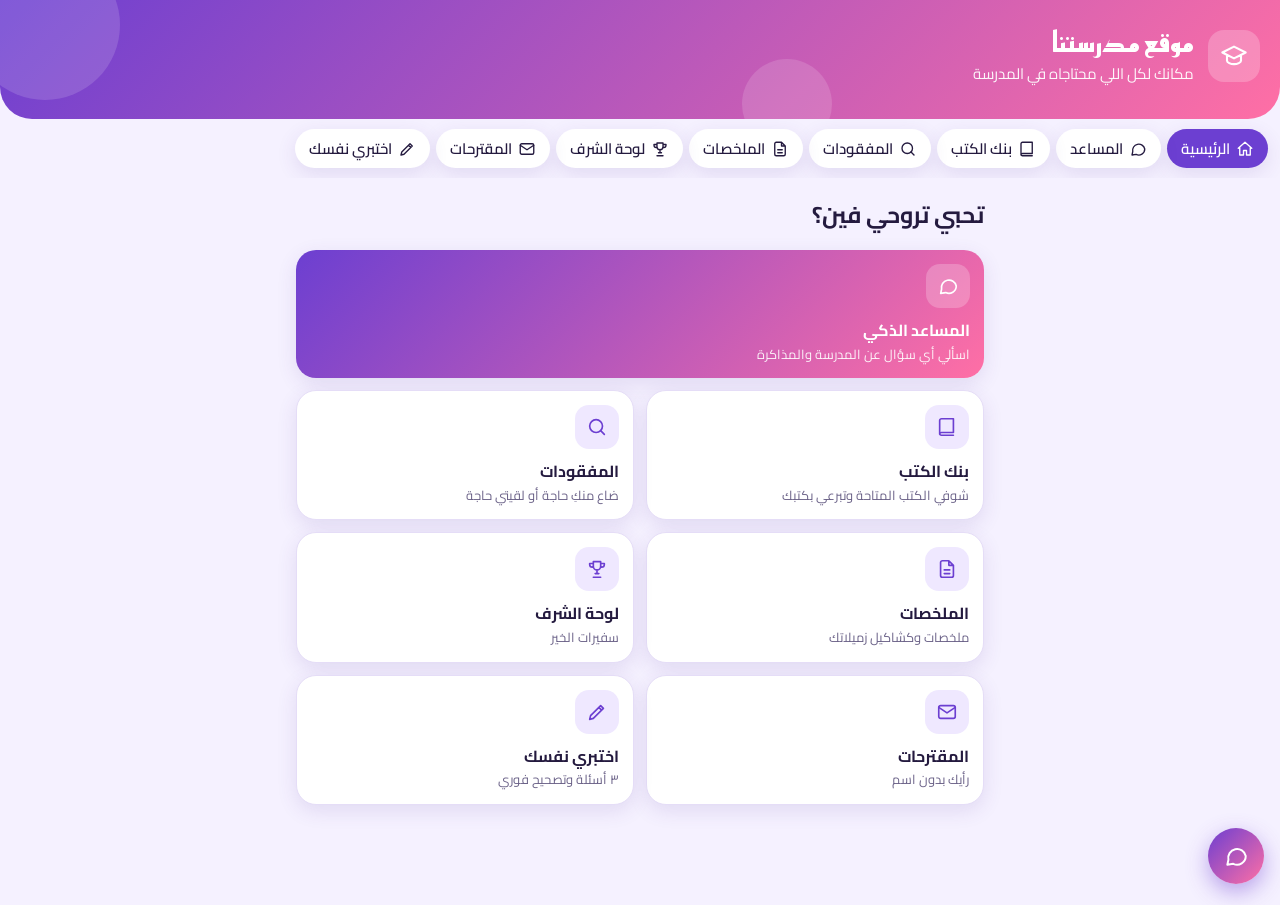
==== index.html @ 3ace4af3 "Add files via upload" ====
<!DOCTYPE html>
<html lang="ar" dir="rtl">
<head>
<meta charset="utf-8">
<meta name="viewport" content="width=device-width, initial-scale=1, viewport-fit=cover">
<title>موقع مدرستنا</title>
<link rel="stylesheet" href="https://fonts.googleapis.com/css2?family=Cairo:wght@400;600;800&family=Reem+Kufi:wght@600&display=swap">
<style>
:root{--bg:#f5f1ff;--surface:#fff;--ink:#241a3f;--muted:#6b6288;--p:#6c3fd1;--p2:#ff6fa5;--gold:#ffc94d;--mint:#18b394;--bad:#d4473a;--line:#e5ddf7;--soft:#efe8ff;--sh:0 6px 20px rgba(80,50,150,.12)}
@media (prefers-color-scheme:dark){:root{--bg:#150f27;--surface:#211a3b;--ink:#f1edfc;--muted:#a9a1c8;--p:#a88bff;--p2:#ff8dba;--line:#382e5a;--soft:#2d2350;--mint:#4fd6b6;--bad:#ff8b78;--sh:0 6px 20px rgba(0,0,0,.35)}}
*{box-sizing:border-box}
html{scroll-padding-top:env(safe-area-inset-top,0px)}
body{margin:0;background:var(--bg);color:var(--ink);font:16px/1.8 "Cairo",Tahoma,Arial,sans-serif;padding-top:env(safe-area-inset-top,0px);padding-bottom:env(safe-area-inset-bottom,0px)}
.ic{width:22px;height:22px;fill:none;stroke:currentColor;stroke-width:1.8;stroke-linecap:round;stroke-linejoin:round;flex:none}
.hero{position:relative;overflow:hidden;background:linear-gradient(135deg,var(--p),var(--p2));color:#fff;padding:24px 20px 32px;border-radius:0 0 32px 32px;display:flex;align-items:center;gap:14px}
.logo{width:52px;height:52px;border-radius:16px;background:rgba(255,255,255,.22);display:grid;place-items:center;flex:none;position:relative}
.logo .ic{width:28px;height:28px}
.hero h1{font:600 28px/1.3 "Reem Kufi","Cairo",sans-serif;margin:0;position:relative}
.hero p{margin:0;opacity:.95;position:relative;font-size:15px}
.blob{position:absolute;border-radius:50%;background:rgba(255,255,255,.14);animation:fl 9s ease-in-out infinite}
.b1{width:150px;height:150px;top:-50px;left:-30px}.b2{width:90px;height:90px;bottom:-30px;right:35%;animation-delay:-4s}
@keyframes fl{50%{transform:translateY(16px) scale(1.08)}}
nav{position:sticky;top:env(safe-area-inset-top,0px);z-index:5;display:flex;gap:6px;overflow-x:auto;padding:10px 12px;background:var(--bg)}
nav a{flex:none;display:flex;align-items:center;gap:6px;padding:6px 14px;border-radius:999px;background:var(--surface);color:var(--ink);text-decoration:none;font-weight:600;font-size:15px;box-shadow:var(--sh)}
nav a .ic{width:18px;height:18px}
nav a.on{background:var(--p);color:var(--surface)}
a:focus-visible,button:focus-visible,input:focus-visible,textarea:focus-visible,select:focus-visible{outline:3px solid var(--gold);outline-offset:2px}
main{max-width:720px;margin:auto;padding:6px 16px 100px}
h2{font-size:23px;margin:10px 0 0}.sub{color:var(--muted);margin:0 0 8px}
.card{background:var(--surface);border-radius:20px;padding:14px 16px;margin:12px 0;box-shadow:var(--sh);border:1px solid var(--line);display:flex;align-items:center;justify-content:space-between;gap:10px;animation:up .45s both}
.card.col{display:block}
@keyframes up{from{opacity:0;transform:translateY(12px)}}
.card:nth-child(2){animation-delay:.05s}.card:nth-child(3){animation-delay:.1s}.card:nth-child(4){animation-delay:.15s}.card:nth-child(n+5){animation-delay:.2s}
.t{font-weight:800}.m{color:var(--muted);font-size:14px}
.btn{font:inherit;font-weight:700;border:0;border-radius:14px;padding:8px 16px;background:linear-gradient(135deg,var(--p),var(--p2));color:#fff;cursor:pointer;text-decoration:none;display:inline-flex;align-items:center;gap:6px;white-space:nowrap}
.btn:active{transform:scale(.95)}.btn.alt{background:none;color:var(--p);border:1.5px solid var(--p)}
.cnt{display:inline-block;background:var(--mint);color:#06281f;border-radius:999px;padding:0 12px;font-weight:800;font-size:13px}
.grid{display:grid;grid-template-columns:1fr 1fr;gap:12px;margin-top:14px}
.tile{display:block;text-decoration:none;color:var(--ink);background:var(--surface);border-radius:20px;padding:14px;box-shadow:var(--sh);border:1px solid var(--line);animation:up .5s both}
.tile .bx{width:44px;height:44px;border-radius:14px;background:var(--soft);color:var(--p);display:grid;place-items:center;margin-bottom:8px}
.tile b{display:block}.tile span{color:var(--muted);font-size:13px;line-height:1.5;display:block}
.tile.wide{grid-column:1/-1;background:linear-gradient(135deg,var(--p),var(--p2));color:#fff;border:0}
.tile.wide .bx{background:rgba(255,255,255,.22);color:#fff}.tile.wide span{color:#fff;opacity:.92}
input,textarea,select{font:inherit;width:100%;padding:10px 12px;border:1.5px solid var(--line);border-radius:14px;background:var(--bg);color:var(--ink);margin:4px 0 10px}
label{font-weight:600;font-size:15px}
.rank{width:38px;height:38px;border-radius:50%;background:var(--gold);color:#2a1f08;display:grid;place-items:center;font-weight:800;flex:none}
.rk{display:flex;gap:12px;align-items:center}
.badge{background:var(--gold);color:#2a1f08;border-radius:999px;font-size:12px;padding:1px 10px;font-weight:800;white-space:nowrap}
.opt{display:block;width:100%;text-align:start;font:inherit;background:var(--surface);color:var(--ink);border:2px solid var(--line);border-radius:14px;padding:10px 14px;margin:8px 0;cursor:pointer}
.opt.ok{border-color:var(--mint);background:color-mix(in srgb,var(--mint) 22%,var(--surface))}
.opt.bad{border-color:var(--bad);background:color-mix(in srgb,var(--bad) 20%,var(--surface))}
.note{font-size:14px;color:var(--muted);border-inline-start:4px solid var(--gold);padding:2px 12px;margin:12px 0}
.msg{color:var(--mint);font-weight:700;margin:0}
.empty{text-align:center;color:var(--muted);padding:24px 8px}
.empty .ic{width:36px;height:36px;color:var(--p);opacity:.7}
.chat{display:flex;flex-direction:column;gap:8px;margin:10px 0}
.bub{max-width:85%;padding:9px 14px;border-radius:18px;white-space:pre-wrap;animation:up .3s both}
.bub.bot{background:var(--surface);border:1px solid var(--line);align-self:flex-start;border-end-start-radius:4px}
.bub.me{background:var(--p);color:var(--surface);align-self:flex-end;border-end-end-radius:4px}
.cbar{position:sticky;bottom:calc(env(safe-area-inset-bottom,0px) + 8px);display:flex;gap:8px;background:var(--bg);padding:6px 0}
.cbar input{margin:0;flex:1}.cbar .btn{padding:0 14px}
.fab{position:fixed;inset-inline-start:16px;bottom:calc(env(safe-area-inset-bottom,0px) + 16px);width:56px;height:56px;border-radius:50%;background:linear-gradient(135deg,var(--p),var(--p2));color:#fff;display:grid;place-items:center;box-shadow:0 8px 22px rgba(108,63,209,.45);text-decoration:none;z-index:6}
.fab .ic{width:26px;height:26px}
.chips{display:flex;flex-wrap:wrap;gap:8px;margin:6px 0 10px}
.chip{font:inherit;font-size:14px;font-weight:600;background:var(--surface);color:var(--p);border:1.5px solid var(--p);border-radius:999px;padding:3px 14px;cursor:pointer}
@media (prefers-reduced-motion:reduce){*{animation:none!important}}
</style>
</head>
<body>
<svg width="0" height="0" style="position:absolute" aria-hidden="true">
<symbol id="i-home" viewBox="0 0 24 24"><path d="M3 11l9-8 9 8M5 10v10h5v-6h4v6h5V10"/></symbol>
<symbol id="i-book" viewBox="0 0 24 24"><path d="M4 19.5V5a2 2 0 012-2h13v15H6a2 2 0 00-2 2zm0 0A2 2 0 006 21h13"/></symbol>
<symbol id="i-search" viewBox="0 0 24 24"><circle cx="11" cy="11" r="7"/><path d="M20 20l-4-4"/></symbol>
<symbol id="i-file" viewBox="0 0 24 24"><path d="M14 3H7a2 2 0 00-2 2v14a2 2 0 002 2h10a2 2 0 002-2V8zM14 3v5h5M9 13h6M9 17h6"/></symbol>
<symbol id="i-trophy" viewBox="0 0 24 24"><path d="M8 4h8v5a4 4 0 01-8 0zM8 6H4v1a3 3 0 003 3M16 6h4v1a3 3 0 01-3 3M12 13v4M8 21h8M10 17h4"/></symbol>
<symbol id="i-mail" viewBox="0 0 24 24"><rect x="3" y="5" width="18" height="14" rx="2"/><path d="M3 7l9 6 9-6"/></symbol>
<symbol id="i-pencil" viewBox="0 0 24 24"><path d="M4 20l1-4L16 5l3 3L8 19zM14 7l3 3"/></symbol>
<symbol id="i-chat" viewBox="0 0 24 24"><path d="M21 12a8 8 0 01-11.5 7.2L4 20l1-4.5A8 8 0 1121 12z"/></symbol>
<symbol id="i-send" viewBox="0 0 24 24"><path d="M22 2L11 13M22 2l-7 20-4-9-9-4z"/></symbol>
<symbol id="i-cap" viewBox="0 0 24 24"><path d="M2 9l10-5 10 5-10 5zM6 11.5V16c0 1.5 3 3 6 3s6-1.5 6-3v-4.5"/></symbol>
</svg>
<div class="hero"><div class="blob b1"></div><div class="blob b2"></div>
<div class="logo"><svg class="ic"><use href="#i-cap"/></svg></div>
<div><h1>موقع مدرستنا</h1><p>مكانك لكل اللي محتاجاه في المدرسة</p></div></div>
<nav id="nav"></nav>
<main id="app"></main>
<a class="fab" id="fab" href="#chat" aria-label="المساعد الذكي"><svg class="ic"><use href="#i-chat"/></svg></a>
<script>
var KARIMA="201020956352";                          // رقم مس كريمة بصيغة دولية بدون +
var API="https://sheetdb.io/api/v1/l5bu05bnss7oe";  // رابط SheetDB
var CHAT_API="https://rapid-wildflower-d6e4.msrybsmlh.workers.dev";                                    // رابط الـ Worker بتاع Gemini (شوفي الملف gemini-worker.js)
var pages=[["home","الرئيسية","home"],["chat","المساعد","chat"],["books","بنك الكتب","book"],["lost-found","المفقودات","search"],["study-share","الملخصات","file"],["leaderboard","لوحة الشرف","trophy"],["suggestions","المقترحات","mail"],["quiz","اختبري نفسك","pencil"]];
var quizzes={"عربي":[["الفاعل يكون مرفوعاً بـ:",["الضمة","الفتحة","الكسرة"],0],["جمع كلمة «كتاب»:",["كتابات","كتب","كاتبون"],1],["عكس كلمة «كريم»:",["شجاع","ذكي","بخيل"],2]],
"إنجليزي":[["She ___ to school every day.",["go","goes","going"],1],["Plural of child:",["childs","children","childes"],1],["Past of write:",["wrote","writed","written"],0]],
"رياضيات":[["٧ × ٨ =",["٥٤","٥٦","٥٨"],1],["٢٥٪ من ٨٠ =",["١٥","٢٠","٢٥"],1],["محيط مربع ضلعه ٦ سم:",["١٢","٢٤","٣٦"],1]]};
var FAQ={
"عن المدرسة":[["مين مديرة المدرسة؟","مديرة المدرسة هي مس مروة أمين."],["مين وكيلة المدرسة؟","وكيلة المدرسة هي مس أسماء يحيي."],["المدرسة فين؟","مدرسة دكتور أحمد زويل في الحي 15 بمدينة العاشر من رمضان."],["فين معمل الكمبيوتر والمكتبة؟","معمل الكمبيوتر والمكتبة في الطابق الثاني."],["مين مس كريمة؟","مس كريمة هي اللي بتنسّق استلام وتسليم الكتب الخارجية والمفقودات على واتساب، وبسرية تامة."],["مواعيد الامتحانات إمتى؟","معنديش جدول الامتحانات. راجعي لوحة إعلانات المدرسة أو اسألي المعلمة."]],
"المذاكرة":[["إزاي أنظم وقتي؟","قسّمي يومك لفترات: ٤٥ دقيقة مذاكرة و١٠ دقايق راحة. ابدأي بالمادة الأصعب وإنتي نشيطة، واكتبي جدول أسبوعي بسيط فيه وقت للراحة والنوم."],["إزاي أذاكر للامتحان؟","راجعي الملخصات بدل ما تقري المنهج كله من الأول، وحلّي أسئلة وامتحانات السنين اللي فاتت. اختبري نفسك من صفحة «اختبري نفسك» في الموقع، وقبل الامتحان نامي كويس."],["إزاي أركز وأنا بذاكر؟","ذاكري في مكان هادي وسيبي الموبايل بعيد. اشتغلي ٢٥ دقيقة وريّحي ٥ دقايق، واشربي مياه."],["محتاجة ملخصات","روحي لصفحة «الملخصات» في الموقع، هتلاقي ملخصات زميلاتك، وتقدري تنشري ملخصك كمان."]],
"عن الموقع":[["إزاي أطلب كتاب خارجي؟","روحي لصفحة «بنك الكتب» واضغطي «طلب الكتاب» جنب الكتاب. هيفتح واتساب مع مس كريمة بسرية تامة وبدون أي إحراج."],["إزاي أتبرع بكتاب؟","في صفحة «بنك الكتب» املي بيانات الكتاب واضغطي «أتبرع بالكتاب». ولو كتبتي اسمك الأول هتظهري في لوحة الشرف."],["ضاع مني حاجة أعمل إيه؟","روحي لصفحة «المفقودات» وسجّلي وصف الشيء. ومس كريمة هتساعدك في استلامه."],["إزاي أبعت اقتراح بدون اسم؟","من صفحة «المقترحات» اكتبي رسالتك واضغطي إرسال. اسمك مش بيتسجل خالص."]]
};
var chatHist=[];

function ic(n){return '<svg class="ic"><use href="#i-'+n+'"/></svg>'}
function esc(s){var d=document.createElement("div");d.textContent=s==null?"":s;return d.innerHTML}
function wa(t){return "https://wa.me/"+KARIMA+"?text="+encodeURIComponent(t)}
function get(s){return fetch(API+"?sheet="+s).then(function(r){if(!r.ok)throw 0;return r.json()})}
function post(s,row){return fetch(API+"?sheet="+s,{method:"POST",headers:{"Content-Type":"application/json"},body:JSON.stringify({data:[row]})}).then(function(r){if(!r.ok)throw 0})}
function today(){return new Date().toISOString().slice(0,10)}
function app(h){document.getElementById("app").innerHTML=h}
function $(i){return document.getElementById(i)}
function empty(i,t){return '<div class="empty">'+ic(i)+'<p>'+t+'</p></div>'}
var err='<p class="note">مش قادرة أوصل لجدول البيانات دلوقتي. اتأكدي إن الموقع مرفوع على استضافة وإن الإنترنت شغال.</p>';

var V={
home:function(){var d={chat:"اسألي أي سؤال عن المدرسة والمذاكرة","books":"شوفي الكتب المتاحة وتبرعي بكتبك","lost-found":"ضاع منكِ حاجة أو لقيتي حاجة","study-share":"ملخصات وكشاكيل زميلاتك","leaderboard":"سفيرات الخير","suggestions":"رأيك بدون اسم","quiz":"٣ أسئلة وتصحيح فوري"};
 app('<h2>تحبي تروحي فين؟</h2><div class="grid">'+pages.slice(1).map(function(p,i){return '<a class="tile'+(p[0]==="chat"?' wide':'')+'" style="animation-delay:'+i*.06+'s" href="#'+p[0]+'"><div class="bx">'+ic(p[2])+'</div><b>'+(p[0]==="chat"?"المساعد الذكي":p[1])+'</b><span>'+d[p[0]]+'</span></a>'}).join("")+'</div>')},

chat:function(){
 app('<h2>المساعد الذكي</h2><p class="sub">اختاري موضوع وسؤال وأنا أجاوبك.</p><div class="chat" id="ch"></div><div class="chips" id="cc"></div><div class="cbar"><input id="ci" placeholder="أو اكتبي سؤالك هنا" autocomplete="off"><button class="btn" id="cs" aria-label="إرسال">'+ic("send")+'</button></div>');
 function add(t,w){var b=document.createElement("div");b.className="bub "+w;b.textContent=t;$("ch").appendChild(b);return b}
 function chip(t,f){var c=document.createElement("button");c.className="chip";c.textContent=t;c.onclick=f;$("cc").appendChild(c)}
 function end(){$("cc").scrollIntoView({block:"end"})}
 function menu(){$("cc").innerHTML="";Object.keys(FAQ).forEach(function(k){chip(k,function(){add(k,"me");add("تمام، اختاري السؤال اللي عايزاه:","bot");qs(k)})});end()}
 function qs(k){$("cc").innerHTML="";FAQ[k].forEach(function(x){chip(x[0],function(){add(x[0],"me");add(x[1],"bot");qs(k)})});chip("رجوع للمواضيع",function(){menu()});end()}
 add("مرحباً بكِ يا صديقتي، أنا شات بوت مساعد ذكي، تم تصميمي من مدرسة دكتور أحمد زويل. اختاري موضوع من تحت وأنا أجاوبك.","bot");menu();
 function send(){var i=$("ci"),t=i.value.trim();if(!t)return;i.value="";add(t,"me");
  if(!CHAT_API){add("اختاري سؤال من الأزرار اللي تحت.","bot");end();return}
  var w=add("...","bot");end();
  fetch(CHAT_API,{method:"POST",headers:{"Content-Type":"application/json"},body:JSON.stringify({message:t,history:chatHist.slice(-10)})}).then(function(r){return r.json()}).then(function(d){var r=d.reply||"معلش، حصلت مشكلة. جرّبي تاني.";w.textContent=r;chatHist.push({role:"user",text:t},{role:"model",text:r});end()}).catch(function(){w.textContent="معلش، مقدرتش أرد دلوقتي. اختاري سؤال من الأزرار.";end()})}
 $("cs").onclick=send;$("ci").onkeydown=function(e){if(e.key==="Enter")send()}},

books:function(){
 app('<h2>بنك الكتب الخارجية</h2><p class="sub">اختاري الكتاب، ومس كريمة هتنسّق الاستلام بسرية تامة.</p><div id="bl"><p class="m">جاري التحميل...</p></div><div class="card col"><div class="t">عندك كتاب من السنة اللي فاتت؟</div><label for="bt">اسم الكتاب</label><input id="bt" placeholder="مثال: كتاب الامتحان - عربي"><label for="bg">الصف</label><select id="bg"><option>سنة أولى</option><option>سنة ثانية</option><option>سنة ثالثة</option></select><label for="bd">اسمك الأول (اختياري، علشان تظهري في لوحة الشرف)</label><input id="bd"><button class="btn" id="badd">أتبرع بالكتاب</button><p class="msg" id="bm"></p></div>');
 get("books").then(function(rows){var g={};rows.forEach(function(r){if(!r.title||r.status==="taken")return;var k=r.title+"|"+(r.grade||"");g[k]=g[k]||{t:r.title,gr:r.grade,n:0};g[k].n++});
  var ks=Object.keys(g);$("bl").innerHTML=ks.length?ks.map(function(k){var b=g[k];return '<div class="card"><div><div class="t">'+esc(b.t)+'</div><div class="m">'+esc(b.gr)+' · <span class="cnt">متاح '+b.n+'</span></div></div><a class="btn" target="_blank" rel="noopener" href="'+wa("أريد طلب كتاب: "+b.t)+'">طلب الكتاب</a></div>'}).join(""):empty("book","لسه مفيش كتب. كوني أول من يتبرع.")}).catch(function(){$("bl").innerHTML=err});
 $("badd").onclick=function(){var t=$("bt").value.trim();if(!t)return;var gr=$("bg").value,m=$("bm");
  post("books",{title:t,grade:gr,status:"available",added:today(),donor:$("bd").value.trim()}).then(function(){m.textContent="شكراً يا سفيرة الخير! كمّلي مع مس كريمة على واتساب.";window.open(wa("تبرعت بكتاب: "+t+" ("+gr+")"),"_blank");setTimeout(V.books,1500)}).catch(function(){m.textContent="حصلت مشكلة، جرّبي تاني."})}},

"lost-found":function(){
 app('<h2>سوق المفقودات</h2><p class="sub">سجّلي مواصفات الشيء، ومس كريمة هتساعدك في استلامه.</p><div class="card col"><label for="lk">النوع</label><select id="lk"><option>ضاع مني</option><option>لقيته</option></select><label for="lt">الوصف</label><input id="lt" placeholder="مثال: مقلمة زرقاء"><button class="btn" id="ladd">إضافة</button></div><div id="ll"><p class="m">جاري التحميل...</p></div>');
 get("lost").then(function(r){r=r.filter(function(x){return x.desc}).reverse();$("ll").innerHTML=r.length?r.map(function(x){return '<div class="card"><div><span class="badge">'+esc(x.type)+'</span><div class="t">'+esc(x.desc)+'</div></div><a class="btn alt" target="_blank" rel="noopener" href="'+wa("بخصوص المفقودات: "+x.desc)+'">مس كريمة</a></div>'}).join(""):empty("search","مفيش مفقودات دلوقتي.")}).catch(function(){$("ll").innerHTML=err});
 $("ladd").onclick=function(){var v=$("lt").value.trim();if(!v)return;post("lost",{type:$("lk").value,desc:v,date:today()}).then(V["lost-found"])}},

"study-share":function(){
 app('<h2>بنك الملخصات والملزمات</h2><p class="sub">ارفعي الملخص على جوجل درايف وانشري رابطه هنا.</p><div class="card col"><label for="ut">عنوان الملخص</label><input id="ut"><label for="us">المادة</label><select id="us"><option>عربي</option><option>إنجليزي</option><option>رياضيات</option><option>علوم</option><option>دراسات</option><option>أخرى</option></select><label for="ul">رابط الملف (يبدأ بـ https)</label><input id="ul" type="url" dir="ltr"><button class="btn" id="uadd">نشر الملخص</button><p class="msg" id="um"></p></div><div id="ml"><p class="m">جاري التحميل...</p></div>');
 get("summaries").then(function(r){r=r.filter(function(x){return x.title&&/^https:\/\//.test(x.link||"")}).reverse();$("ml").innerHTML=r.length?r.map(function(x){return '<div class="card"><div><div class="t">'+esc(x.title)+'</div><div class="m">'+esc(x.subject)+'</div></div><a class="btn" target="_blank" rel="noopener noreferrer" href="'+esc(x.link)+'">فتح</a></div>'}).join(""):empty("file","لسه مفيش ملخصات. انشري أول ملخص.")}).catch(function(){$("ml").innerHTML=err});
 $("uadd").onclick=function(){var t=$("ut").value.trim(),l=$("ul").value.trim(),m=$("um");if(!t||!/^https:\/\//.test(l)){m.textContent="اكتبي العنوان ورابط صحيح يبدأ بـ https.";return}
  post("summaries",{title:t,subject:$("us").value,link:l,date:today()}).then(function(){V["study-share"]()}).catch(function(){m.textContent="حصلت مشكلة، جرّبي تاني."})}},

leaderboard:function(){
 app('<h2>لوحة الشرف الرقمية</h2><p class="sub">سفيرات الخير حسب عدد الكتب المتبرع بها (١٠ نقاط لكل كتاب).</p><div id="lb"><p class="m">جاري التحميل...</p></div>');
 get("books").then(function(rows){var c={};rows.forEach(function(r){var n=(r.donor||"").trim();if(n)c[n]=(c[n]||0)+1});
  var a=Object.keys(c).sort(function(x,y){return c[y]-c[x]}).slice(0,10);
  $("lb").innerHTML=a.length?a.map(function(n,i){return '<div class="card"><div class="rk"><div class="rank">'+(i+1)+'</div><div><div class="t">'+esc(n)+'</div><div class="m">'+c[n]*10+' نقطة تميز</div></div></div>'+(i===0?'<span class="badge">سفيرة الخير</span>':'')+'</div>'}).join(""):empty("trophy","لسه مفيش ترتيب. تبرعي بكتاب واكتبي اسمك، وهتظهري هنا.")}).catch(function(){$("lb").innerHTML=err})},

suggestions:function(){app('<h2>صندوق المقترحات السري</h2><p class="sub">اسمك مش بيتسجل خالص.</p><div class="card col"><label for="st">رسالتك</label><textarea id="st" rows="5"></textarea><button class="btn" id="ss">إرسال</button><p class="msg" id="sm"></p></div>');
 $("ss").onclick=function(){var t=$("st").value.trim();if(!t)return;post("suggestions",{text:t,date:today()}).then(function(){$("st").value="";$("sm").textContent="وصلت رسالتك، شكراً يا صديقتي."}).catch(function(){$("sm").textContent="حصلت مشكلة، جرّبي تاني."})}},

quiz:function(){app('<h2>اختبري نفسك</h2><p class="sub">اختاري المادة وجاوبي على ٣ أسئلة.</p><div id="qb"></div>');menu()}
};

function menu(){var b=$("qb");b.innerHTML=Object.keys(quizzes).map(function(s){return '<button class="opt" data-s="'+s+'">'+s+'</button>'}).join("");b.querySelectorAll(".opt").forEach(function(x){x.onclick=function(){run(x.dataset.s)}})}
function run(s){var qs=quizzes[s],i=0,sc=0,b=$("qb");
 (function show(){if(i>=qs.length){b.innerHTML='<div class="card col"><div class="t">نتيجتك: '+sc+' من '+qs.length+'</div><p>'+(sc===qs.length?'ممتازة يا بطلة!':sc?'حلو أوي، كمّلي مذاكرة.':'راجعي الدرس وجرّبي تاني.')+'</p><button class="btn" id="ag">اختبار جديد</button></div>';$("ag").onclick=menu;return}
 var q=qs[i];b.innerHTML='<div class="card col"><div class="m">سؤال '+(i+1)+' من '+qs.length+'</div><div class="t">'+q[0]+'</div>'+q[1].map(function(o,k){return '<button class="opt" data-k="'+k+'">'+o+'</button>'}).join("")+'</div>';
 var os=b.querySelectorAll(".opt");os.forEach(function(o){o.onclick=function(){var k=+o.dataset.k;os.forEach(function(x){x.disabled=true});os[q[2]].classList.add("ok");if(k===q[2])sc++;else o.classList.add("bad");setTimeout(function(){i++;show()},1100)}})})()}

function route(){var r=(location.hash||"#home").slice(1);if(!V[r])r="home";
 $("nav").innerHTML=pages.map(function(p){return '<a href="#'+p[0]+'"'+(p[0]===r?' class="on" aria-current="page"':'')+'>'+ic(p[2])+p[1]+'</a>'}).join("");
 $("fab").style.display=r==="chat"?"none":"grid";window.scrollTo(0,0);V[r]()}
window.addEventListener("hashchange",route);route();
</script>
</body>
</html>
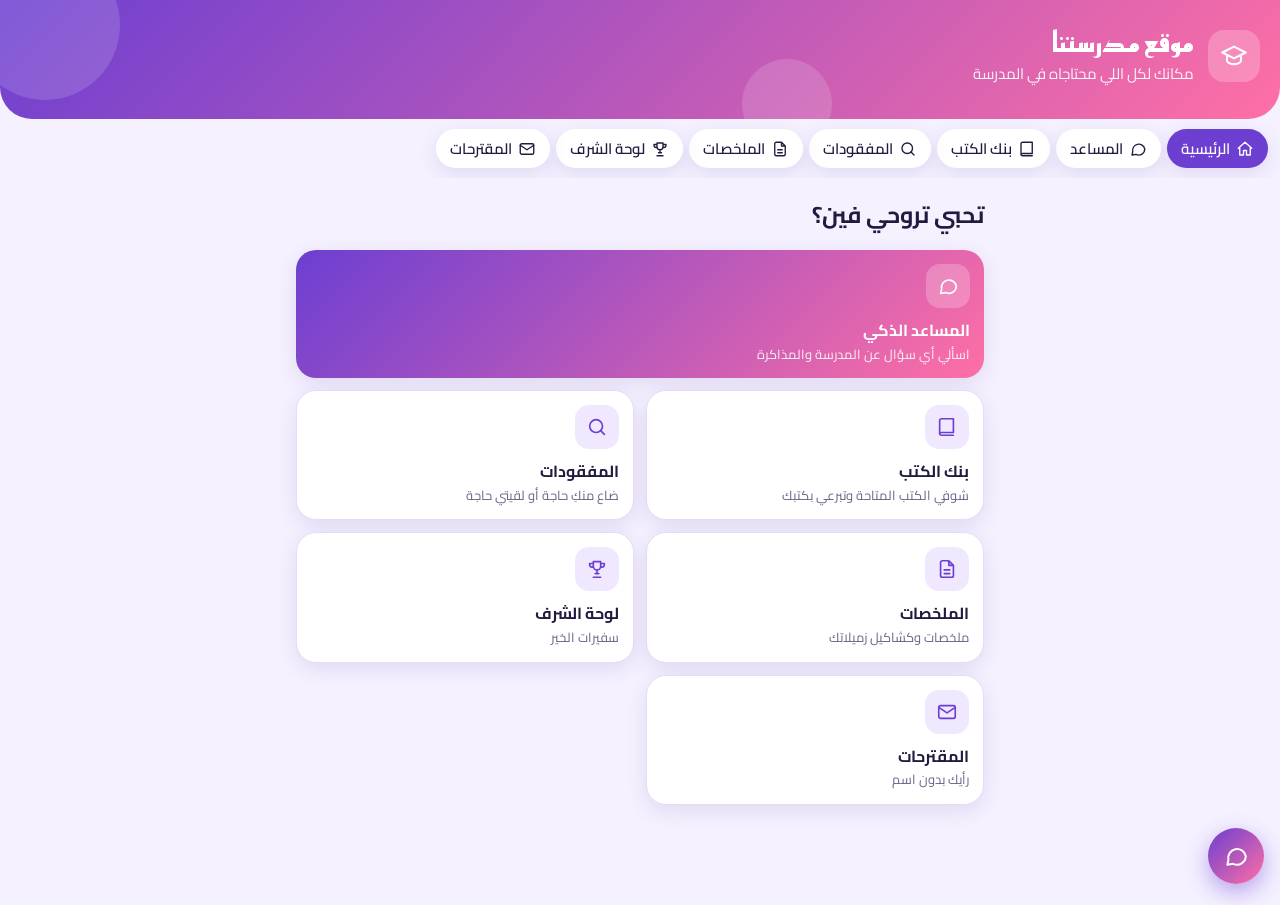
==== commit c08e0d56: "Add files via upload" ====
--- a/index.html
+++ b/index.html
@@ -89,13 +89,10 @@
 var KARIMA="201020956352";                          // رقم مس كريمة بصيغة دولية بدون +
 var API="https://sheetdb.io/api/v1/l5bu05bnss7oe";  // رابط SheetDB
 var CHAT_API="https://rapid-wildflower-d6e4.msrybsmlh.workers.dev";                                    // رابط الـ Worker بتاع Gemini (شوفي الملف gemini-worker.js)
-var pages=[["home","الرئيسية","home"],["chat","المساعد","chat"],["books","بنك الكتب","book"],["lost-found","المفقودات","search"],["study-share","الملخصات","file"],["leaderboard","لوحة الشرف","trophy"],["suggestions","المقترحات","mail"],["quiz","اختبري نفسك","pencil"]];
-var quizzes={"عربي":[["الفاعل يكون مرفوعاً بـ:",["الضمة","الفتحة","الكسرة"],0],["جمع كلمة «كتاب»:",["كتابات","كتب","كاتبون"],1],["عكس كلمة «كريم»:",["شجاع","ذكي","بخيل"],2]],
-"إنجليزي":[["She ___ to school every day.",["go","goes","going"],1],["Plural of child:",["childs","children","childes"],1],["Past of write:",["wrote","writed","written"],0]],
-"رياضيات":[["٧ × ٨ =",["٥٤","٥٦","٥٨"],1],["٢٥٪ من ٨٠ =",["١٥","٢٠","٢٥"],1],["محيط مربع ضلعه ٦ سم:",["١٢","٢٤","٣٦"],1]]};
+var pages=[["home","الرئيسية","home"],["chat","المساعد","chat"],["books","بنك الكتب","book"],["lost-found","المفقودات","search"],["study-share","الملخصات","file"],["leaderboard","لوحة الشرف","trophy"],["suggestions","المقترحات","mail"]];
 var FAQ={
 "عن المدرسة":[["مين مديرة المدرسة؟","مديرة المدرسة هي مس مروة أمين."],["مين وكيلة المدرسة؟","وكيلة المدرسة هي مس أسماء يحيي."],["المدرسة فين؟","مدرسة دكتور أحمد زويل في الحي 15 بمدينة العاشر من رمضان."],["فين معمل الكمبيوتر والمكتبة؟","معمل الكمبيوتر والمكتبة في الطابق الثاني."],["مين مس كريمة؟","مس كريمة هي اللي بتنسّق استلام وتسليم الكتب الخارجية والمفقودات على واتساب، وبسرية تامة."],["مواعيد الامتحانات إمتى؟","معنديش جدول الامتحانات. راجعي لوحة إعلانات المدرسة أو اسألي المعلمة."]],
-"المذاكرة":[["إزاي أنظم وقتي؟","قسّمي يومك لفترات: ٤٥ دقيقة مذاكرة و١٠ دقايق راحة. ابدأي بالمادة الأصعب وإنتي نشيطة، واكتبي جدول أسبوعي بسيط فيه وقت للراحة والنوم."],["إزاي أذاكر للامتحان؟","راجعي الملخصات بدل ما تقري المنهج كله من الأول، وحلّي أسئلة وامتحانات السنين اللي فاتت. اختبري نفسك من صفحة «اختبري نفسك» في الموقع، وقبل الامتحان نامي كويس."],["إزاي أركز وأنا بذاكر؟","ذاكري في مكان هادي وسيبي الموبايل بعيد. اشتغلي ٢٥ دقيقة وريّحي ٥ دقايق، واشربي مياه."],["محتاجة ملخصات","روحي لصفحة «الملخصات» في الموقع، هتلاقي ملخصات زميلاتك، وتقدري تنشري ملخصك كمان."]],
+"المذاكرة":[["إزاي أنظم وقتي؟","قسّمي يومك لفترات: ٤٥ دقيقة مذاكرة و١٠ دقايق راحة. ابدأي بالمادة الأصعب وإنتي نشيطة، واكتبي جدول أسبوعي بسيط فيه وقت للراحة والنوم."],["إزاي أذاكر للامتحان؟","راجعي الملخصات بدل ما تقري المنهج كله من الأول، وحلّي أسئلة وامتحانات السنين اللي فاتت. وقبل الامتحان نامي كويس."],["إزاي أركز وأنا بذاكر؟","ذاكري في مكان هادي وسيبي الموبايل بعيد. اشتغلي ٢٥ دقيقة وريّحي ٥ دقايق، واشربي مياه."],["محتاجة ملخصات","روحي لصفحة «الملخصات» في الموقع، هتلاقي ملخصات زميلاتك، وتقدري تنشري ملخصك كمان."]],
 "عن الموقع":[["إزاي أطلب كتاب خارجي؟","روحي لصفحة «بنك الكتب» واضغطي «طلب الكتاب» جنب الكتاب. هيفتح واتساب مع مس كريمة بسرية تامة وبدون أي إحراج."],["إزاي أتبرع بكتاب؟","في صفحة «بنك الكتب» املي بيانات الكتاب واضغطي «أتبرع بالكتاب». ولو كتبتي اسمك الأول هتظهري في لوحة الشرف."],["ضاع مني حاجة أعمل إيه؟","روحي لصفحة «المفقودات» وسجّلي وصف الشيء. ومس كريمة هتساعدك في استلامه."],["إزاي أبعت اقتراح بدون اسم؟","من صفحة «المقترحات» اكتبي رسالتك واضغطي إرسال. اسمك مش بيتسجل خالص."]]
 };
 var chatHist=[];
@@ -112,7 +109,7 @@
 var err='<p class="note">مش قادرة أوصل لجدول البيانات دلوقتي. اتأكدي إن الموقع مرفوع على استضافة وإن الإنترنت شغال.</p>';
 
 var V={
-home:function(){var d={chat:"اسألي أي سؤال عن المدرسة والمذاكرة","books":"شوفي الكتب المتاحة وتبرعي بكتبك","lost-found":"ضاع منكِ حاجة أو لقيتي حاجة","study-share":"ملخصات وكشاكيل زميلاتك","leaderboard":"سفيرات الخير","suggestions":"رأيك بدون اسم","quiz":"٣ أسئلة وتصحيح فوري"};
+home:function(){var d={chat:"اسألي أي سؤال عن المدرسة والمذاكرة","books":"شوفي الكتب المتاحة وتبرعي بكتبك","lost-found":"ضاع منكِ حاجة أو لقيتي حاجة","study-share":"ملخصات وكشاكيل زميلاتك","leaderboard":"سفيرات الخير","suggestions":"رأيك بدون اسم"};
  app('<h2>تحبي تروحي فين؟</h2><div class="grid">'+pages.slice(1).map(function(p,i){return '<a class="tile'+(p[0]==="chat"?' wide':'')+'" style="animation-delay:'+i*.06+'s" href="#'+p[0]+'"><div class="bx">'+ic(p[2])+'</div><b>'+(p[0]==="chat"?"المساعد الذكي":p[1])+'</b><span>'+d[p[0]]+'</span></a>'}).join("")+'</div>')},
 
 chat:function(){
@@ -133,13 +130,14 @@
  app('<h2>بنك الكتب الخارجية</h2><p class="sub">اختاري الكتاب، ومس كريمة هتنسّق الاستلام بسرية تامة.</p><div id="bl"><p class="m">جاري التحميل...</p></div><div class="card col"><div class="t">عندك كتاب من السنة اللي فاتت؟</div><label for="bt">اسم الكتاب</label><input id="bt" placeholder="مثال: كتاب الامتحان - عربي"><label for="bg">الصف</label><select id="bg"><option>سنة أولى</option><option>سنة ثانية</option><option>سنة ثالثة</option></select><label for="bd">اسمك الأول (اختياري، علشان تظهري في لوحة الشرف)</label><input id="bd"><button class="btn" id="badd">أتبرع بالكتاب</button><p class="msg" id="bm"></p></div>');
  get("books").then(function(rows){var g={};rows.forEach(function(r){if(!r.title||r.status==="taken")return;var k=r.title+"|"+(r.grade||"");g[k]=g[k]||{t:r.title,gr:r.grade,n:0};g[k].n++});
   var ks=Object.keys(g);$("bl").innerHTML=ks.length?ks.map(function(k){var b=g[k];return '<div class="card"><div><div class="t">'+esc(b.t)+'</div><div class="m">'+esc(b.gr)+' · <span class="cnt">متاح '+b.n+'</span></div></div><a class="btn" target="_blank" rel="noopener" href="'+wa("أريد طلب كتاب: "+b.t)+'">طلب الكتاب</a></div>'}).join(""):empty("book","لسه مفيش كتب. كوني أول من يتبرع.")}).catch(function(){$("bl").innerHTML=err});
- $("badd").onclick=function(){var t=$("bt").value.trim();if(!t)return;var gr=$("bg").value,m=$("bm");
-  post("books",{title:t,grade:gr,status:"available",added:today(),donor:$("bd").value.trim()}).then(function(){m.textContent="شكراً يا سفيرة الخير! كمّلي مع مس كريمة على واتساب.";window.open(wa("تبرعت بكتاب: "+t+" ("+gr+")"),"_blank");setTimeout(V.books,1500)}).catch(function(){m.textContent="حصلت مشكلة، جرّبي تاني."})}},
+ $("badd").onclick=function(){var t=$("bt").value.trim(),m=$("bm");if(!t){m.textContent="اكتبي اسم الكتاب الأول.";return}var gr=$("bg").value;
+  window.open(wa("السلام عليكم يا مس كريمة، أنا حابة أتبرع بكتاب: "+t+" ("+gr+")"),"_blank");
+  post("books",{title:t,grade:gr,status:"available",added:today(),donor:$("bd").value.trim()}).then(function(){m.textContent="شكراً يا سفيرة الخير! كمّلي مع مس كريمة على واتساب.";setTimeout(V.books,1500)}).catch(function(){m.textContent="فتحنالك واتساب مع مس كريمة. كمّلي معاها هناك."})}},
 
 "lost-found":function(){
  app('<h2>سوق المفقودات</h2><p class="sub">سجّلي مواصفات الشيء، ومس كريمة هتساعدك في استلامه.</p><div class="card col"><label for="lk">النوع</label><select id="lk"><option>ضاع مني</option><option>لقيته</option></select><label for="lt">الوصف</label><input id="lt" placeholder="مثال: مقلمة زرقاء"><button class="btn" id="ladd">إضافة</button></div><div id="ll"><p class="m">جاري التحميل...</p></div>');
  get("lost").then(function(r){r=r.filter(function(x){return x.desc}).reverse();$("ll").innerHTML=r.length?r.map(function(x){return '<div class="card"><div><span class="badge">'+esc(x.type)+'</span><div class="t">'+esc(x.desc)+'</div></div><a class="btn alt" target="_blank" rel="noopener" href="'+wa("بخصوص المفقودات: "+x.desc)+'">مس كريمة</a></div>'}).join(""):empty("search","مفيش مفقودات دلوقتي.")}).catch(function(){$("ll").innerHTML=err});
- $("ladd").onclick=function(){var v=$("lt").value.trim();if(!v)return;post("lost",{type:$("lk").value,desc:v,date:today()}).then(V["lost-found"])}},
+ $("ladd").onclick=function(){var v=$("lt").value.trim();if(!v)return;var k=$("lk").value;window.open(wa("السلام عليكم يا مس كريمة، بخصوص المفقودات ("+k+"): "+v),"_blank");post("lost",{type:k,desc:v,date:today()}).then(V["lost-found"]).catch(function(){})}},
 
 "study-share":function(){
  app('<h2>بنك الملخصات والملزمات</h2><p class="sub">ارفعي الملخص على جوجل درايف وانشري رابطه هنا.</p><div class="card col"><label for="ut">عنوان الملخص</label><input id="ut"><label for="us">المادة</label><select id="us"><option>عربي</option><option>إنجليزي</option><option>رياضيات</option><option>علوم</option><option>دراسات</option><option>أخرى</option></select><label for="ul">رابط الملف (يبدأ بـ https)</label><input id="ul" type="url" dir="ltr"><button class="btn" id="uadd">نشر الملخص</button><p class="msg" id="um"></p></div><div id="ml"><p class="m">جاري التحميل...</p></div>');
@@ -154,16 +152,8 @@
   $("lb").innerHTML=a.length?a.map(function(n,i){return '<div class="card"><div class="rk"><div class="rank">'+(i+1)+'</div><div><div class="t">'+esc(n)+'</div><div class="m">'+c[n]*10+' نقطة تميز</div></div></div>'+(i===0?'<span class="badge">سفيرة الخير</span>':'')+'</div>'}).join(""):empty("trophy","لسه مفيش ترتيب. تبرعي بكتاب واكتبي اسمك، وهتظهري هنا.")}).catch(function(){$("lb").innerHTML=err})},
 
 suggestions:function(){app('<h2>صندوق المقترحات السري</h2><p class="sub">اسمك مش بيتسجل خالص.</p><div class="card col"><label for="st">رسالتك</label><textarea id="st" rows="5"></textarea><button class="btn" id="ss">إرسال</button><p class="msg" id="sm"></p></div>');
- $("ss").onclick=function(){var t=$("st").value.trim();if(!t)return;post("suggestions",{text:t,date:today()}).then(function(){$("st").value="";$("sm").textContent="وصلت رسالتك، شكراً يا صديقتي."}).catch(function(){$("sm").textContent="حصلت مشكلة، جرّبي تاني."})}},
-
-quiz:function(){app('<h2>اختبري نفسك</h2><p class="sub">اختاري المادة وجاوبي على ٣ أسئلة.</p><div id="qb"></div>');menu()}
+ $("ss").onclick=function(){var t=$("st").value.trim();if(!t)return;post("suggestions",{text:t,date:today()}).then(function(){$("st").value="";$("sm").textContent="وصلت رسالتك، شكراً يا صديقتي."}).catch(function(){$("sm").textContent="حصلت مشكلة، جرّبي تاني."})}}
 };
-
-function menu(){var b=$("qb");b.innerHTML=Object.keys(quizzes).map(function(s){return '<button class="opt" data-s="'+s+'">'+s+'</button>'}).join("");b.querySelectorAll(".opt").forEach(function(x){x.onclick=function(){run(x.dataset.s)}})}
-function run(s){var qs=quizzes[s],i=0,sc=0,b=$("qb");
- (function show(){if(i>=qs.length){b.innerHTML='<div class="card col"><div class="t">نتيجتك: '+sc+' من '+qs.length+'</div><p>'+(sc===qs.length?'ممتازة يا بطلة!':sc?'حلو أوي، كمّلي مذاكرة.':'راجعي الدرس وجرّبي تاني.')+'</p><button class="btn" id="ag">اختبار جديد</button></div>';$("ag").onclick=menu;return}
- var q=qs[i];b.innerHTML='<div class="card col"><div class="m">سؤال '+(i+1)+' من '+qs.length+'</div><div class="t">'+q[0]+'</div>'+q[1].map(function(o,k){return '<button class="opt" data-k="'+k+'">'+o+'</button>'}).join("")+'</div>';
- var os=b.querySelectorAll(".opt");os.forEach(function(o){o.onclick=function(){var k=+o.dataset.k;os.forEach(function(x){x.disabled=true});os[q[2]].classList.add("ok");if(k===q[2])sc++;else o.classList.add("bad");setTimeout(function(){i++;show()},1100)}})})()}
 
 function route(){var r=(location.hash||"#home").slice(1);if(!V[r])r="home";
  $("nav").innerHTML=pages.map(function(p){return '<a href="#'+p[0]+'"'+(p[0]===r?' class="on" aria-current="page"':'')+'>'+ic(p[2])+p[1]+'</a>'}).join("");
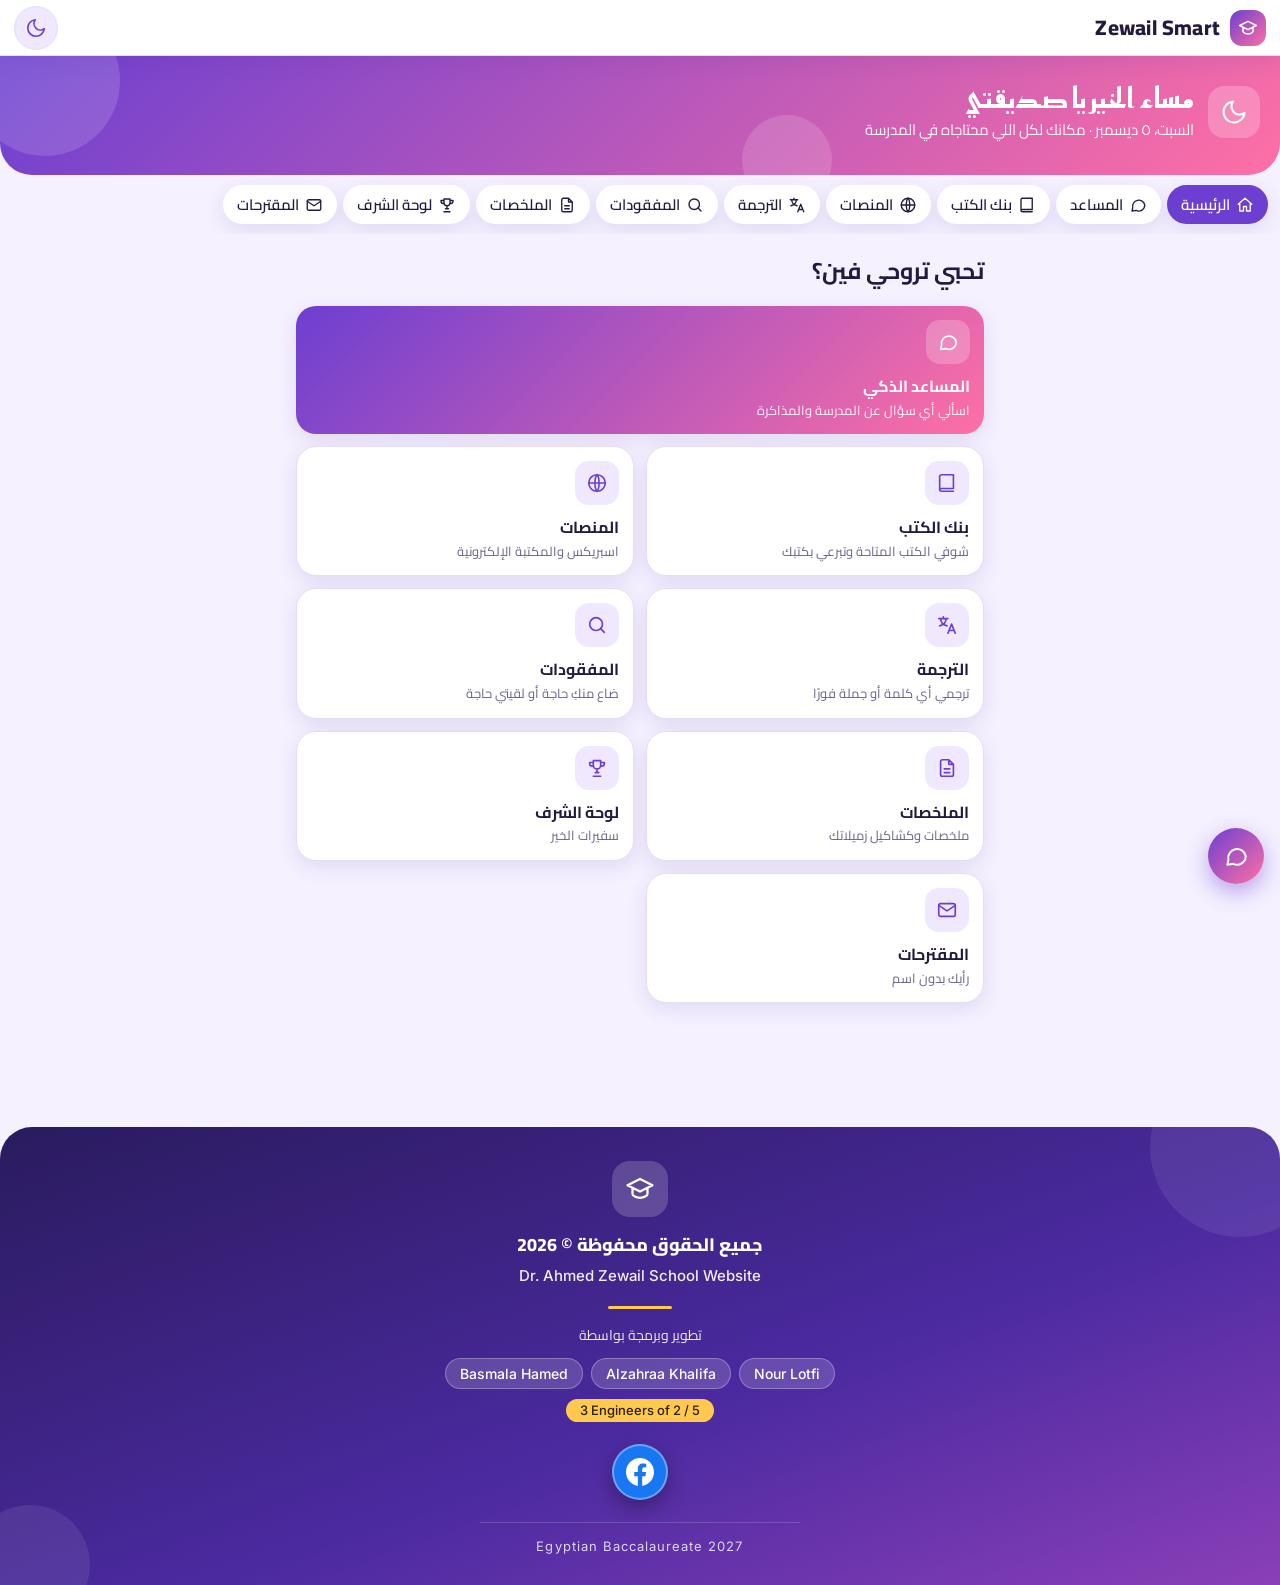
==== commit c7e54e35: "Add files via upload" ====
--- a/index.html
+++ b/index.html
@@ -3,68 +3,10 @@
 <head>
 <meta charset="utf-8">
 <meta name="viewport" content="width=device-width, initial-scale=1, viewport-fit=cover">
-<title>موقع مدرستنا</title>
-<link rel="stylesheet" href="https://fonts.googleapis.com/css2?family=Cairo:wght@400;600;800&family=Reem+Kufi:wght@600&display=swap">
-<style>
-:root{--bg:#f5f1ff;--surface:#fff;--ink:#241a3f;--muted:#6b6288;--p:#6c3fd1;--p2:#ff6fa5;--gold:#ffc94d;--mint:#18b394;--bad:#d4473a;--line:#e5ddf7;--soft:#efe8ff;--sh:0 6px 20px rgba(80,50,150,.12)}
-@media (prefers-color-scheme:dark){:root{--bg:#150f27;--surface:#211a3b;--ink:#f1edfc;--muted:#a9a1c8;--p:#a88bff;--p2:#ff8dba;--line:#382e5a;--soft:#2d2350;--mint:#4fd6b6;--bad:#ff8b78;--sh:0 6px 20px rgba(0,0,0,.35)}}
-*{box-sizing:border-box}
-html{scroll-padding-top:env(safe-area-inset-top,0px)}
-body{margin:0;background:var(--bg);color:var(--ink);font:16px/1.8 "Cairo",Tahoma,Arial,sans-serif;padding-top:env(safe-area-inset-top,0px);padding-bottom:env(safe-area-inset-bottom,0px)}
-.ic{width:22px;height:22px;fill:none;stroke:currentColor;stroke-width:1.8;stroke-linecap:round;stroke-linejoin:round;flex:none}
-.hero{position:relative;overflow:hidden;background:linear-gradient(135deg,var(--p),var(--p2));color:#fff;padding:24px 20px 32px;border-radius:0 0 32px 32px;display:flex;align-items:center;gap:14px}
-.logo{width:52px;height:52px;border-radius:16px;background:rgba(255,255,255,.22);display:grid;place-items:center;flex:none;position:relative}
-.logo .ic{width:28px;height:28px}
-.hero h1{font:600 28px/1.3 "Reem Kufi","Cairo",sans-serif;margin:0;position:relative}
-.hero p{margin:0;opacity:.95;position:relative;font-size:15px}
-.blob{position:absolute;border-radius:50%;background:rgba(255,255,255,.14);animation:fl 9s ease-in-out infinite}
-.b1{width:150px;height:150px;top:-50px;left:-30px}.b2{width:90px;height:90px;bottom:-30px;right:35%;animation-delay:-4s}
-@keyframes fl{50%{transform:translateY(16px) scale(1.08)}}
-nav{position:sticky;top:env(safe-area-inset-top,0px);z-index:5;display:flex;gap:6px;overflow-x:auto;padding:10px 12px;background:var(--bg)}
-nav a{flex:none;display:flex;align-items:center;gap:6px;padding:6px 14px;border-radius:999px;background:var(--surface);color:var(--ink);text-decoration:none;font-weight:600;font-size:15px;box-shadow:var(--sh)}
-nav a .ic{width:18px;height:18px}
-nav a.on{background:var(--p);color:var(--surface)}
-a:focus-visible,button:focus-visible,input:focus-visible,textarea:focus-visible,select:focus-visible{outline:3px solid var(--gold);outline-offset:2px}
-main{max-width:720px;margin:auto;padding:6px 16px 100px}
-h2{font-size:23px;margin:10px 0 0}.sub{color:var(--muted);margin:0 0 8px}
-.card{background:var(--surface);border-radius:20px;padding:14px 16px;margin:12px 0;box-shadow:var(--sh);border:1px solid var(--line);display:flex;align-items:center;justify-content:space-between;gap:10px;animation:up .45s both}
-.card.col{display:block}
-@keyframes up{from{opacity:0;transform:translateY(12px)}}
-.card:nth-child(2){animation-delay:.05s}.card:nth-child(3){animation-delay:.1s}.card:nth-child(4){animation-delay:.15s}.card:nth-child(n+5){animation-delay:.2s}
-.t{font-weight:800}.m{color:var(--muted);font-size:14px}
-.btn{font:inherit;font-weight:700;border:0;border-radius:14px;padding:8px 16px;background:linear-gradient(135deg,var(--p),var(--p2));color:#fff;cursor:pointer;text-decoration:none;display:inline-flex;align-items:center;gap:6px;white-space:nowrap}
-.btn:active{transform:scale(.95)}.btn.alt{background:none;color:var(--p);border:1.5px solid var(--p)}
-.cnt{display:inline-block;background:var(--mint);color:#06281f;border-radius:999px;padding:0 12px;font-weight:800;font-size:13px}
-.grid{display:grid;grid-template-columns:1fr 1fr;gap:12px;margin-top:14px}
-.tile{display:block;text-decoration:none;color:var(--ink);background:var(--surface);border-radius:20px;padding:14px;box-shadow:var(--sh);border:1px solid var(--line);animation:up .5s both}
-.tile .bx{width:44px;height:44px;border-radius:14px;background:var(--soft);color:var(--p);display:grid;place-items:center;margin-bottom:8px}
-.tile b{display:block}.tile span{color:var(--muted);font-size:13px;line-height:1.5;display:block}
-.tile.wide{grid-column:1/-1;background:linear-gradient(135deg,var(--p),var(--p2));color:#fff;border:0}
-.tile.wide .bx{background:rgba(255,255,255,.22);color:#fff}.tile.wide span{color:#fff;opacity:.92}
-input,textarea,select{font:inherit;width:100%;padding:10px 12px;border:1.5px solid var(--line);border-radius:14px;background:var(--bg);color:var(--ink);margin:4px 0 10px}
-label{font-weight:600;font-size:15px}
-.rank{width:38px;height:38px;border-radius:50%;background:var(--gold);color:#2a1f08;display:grid;place-items:center;font-weight:800;flex:none}
-.rk{display:flex;gap:12px;align-items:center}
-.badge{background:var(--gold);color:#2a1f08;border-radius:999px;font-size:12px;padding:1px 10px;font-weight:800;white-space:nowrap}
-.opt{display:block;width:100%;text-align:start;font:inherit;background:var(--surface);color:var(--ink);border:2px solid var(--line);border-radius:14px;padding:10px 14px;margin:8px 0;cursor:pointer}
-.opt.ok{border-color:var(--mint);background:color-mix(in srgb,var(--mint) 22%,var(--surface))}
-.opt.bad{border-color:var(--bad);background:color-mix(in srgb,var(--bad) 20%,var(--surface))}
-.note{font-size:14px;color:var(--muted);border-inline-start:4px solid var(--gold);padding:2px 12px;margin:12px 0}
-.msg{color:var(--mint);font-weight:700;margin:0}
-.empty{text-align:center;color:var(--muted);padding:24px 8px}
-.empty .ic{width:36px;height:36px;color:var(--p);opacity:.7}
-.chat{display:flex;flex-direction:column;gap:8px;margin:10px 0}
-.bub{max-width:85%;padding:9px 14px;border-radius:18px;white-space:pre-wrap;animation:up .3s both}
-.bub.bot{background:var(--surface);border:1px solid var(--line);align-self:flex-start;border-end-start-radius:4px}
-.bub.me{background:var(--p);color:var(--surface);align-self:flex-end;border-end-end-radius:4px}
-.cbar{position:sticky;bottom:calc(env(safe-area-inset-bottom,0px) + 8px);display:flex;gap:8px;background:var(--bg);padding:6px 0}
-.cbar input{margin:0;flex:1}.cbar .btn{padding:0 14px}
-.fab{position:fixed;inset-inline-start:16px;bottom:calc(env(safe-area-inset-bottom,0px) + 16px);width:56px;height:56px;border-radius:50%;background:linear-gradient(135deg,var(--p),var(--p2));color:#fff;display:grid;place-items:center;box-shadow:0 8px 22px rgba(108,63,209,.45);text-decoration:none;z-index:6}
-.fab .ic{width:26px;height:26px}
-.chips{display:flex;flex-wrap:wrap;gap:8px;margin:6px 0 10px}
-.chip{font:inherit;font-size:14px;font-weight:600;background:var(--surface);color:var(--p);border:1.5px solid var(--p);border-radius:999px;padding:3px 14px;cursor:pointer}
-@media (prefers-reduced-motion:reduce){*{animation:none!important}}
-</style>
+<title>Zewail Smart</title>
+<script>try{var th=localStorage.getItem("theme");if(th==="dark"||th==="light")document.documentElement.setAttribute("data-theme",th)}catch(e){}</script>
+<link rel="stylesheet" href="https://fonts.googleapis.com/css2?family=Cairo:wght@400;600;800&family=Reem+Kufi:wght@600&family=Inter:wght@400;500&display=swap">
+<link rel="stylesheet" href="style.css">
 </head>
 <body>
 <svg width="0" height="0" style="position:absolute" aria-hidden="true">
@@ -77,88 +19,43 @@
 <symbol id="i-pencil" viewBox="0 0 24 24"><path d="M4 20l1-4L16 5l3 3L8 19zM14 7l3 3"/></symbol>
 <symbol id="i-chat" viewBox="0 0 24 24"><path d="M21 12a8 8 0 01-11.5 7.2L4 20l1-4.5A8 8 0 1121 12z"/></symbol>
 <symbol id="i-send" viewBox="0 0 24 24"><path d="M22 2L11 13M22 2l-7 20-4-9-9-4z"/></symbol>
+<symbol id="i-moon" viewBox="0 0 24 24"><path d="M21 12.8A9 9 0 1111.2 3a7 7 0 009.8 9.8z"/></symbol>
+<symbol id="i-sun" viewBox="0 0 24 24"><circle cx="12" cy="12" r="4"/><path d="M12 2v2M12 20v2M4.9 4.9l1.4 1.4M17.7 17.7l1.4 1.4M2 12h2M20 12h2M4.9 19.1l1.4-1.4M17.7 6.3l1.4-1.4"/></symbol>
+<symbol id="i-globe" viewBox="0 0 24 24"><circle cx="12" cy="12" r="9"/><path d="M3 12h18M12 3c3 3 3 15 0 18M12 3c-3 3-3 15 0 18"/></symbol>
+<symbol id="i-lang" viewBox="0 0 24 24"><path d="M3 5h10M8 3v2M5 5c0 4 3 7 7 8M11 5c0 4-3 7-7 8M13 21l4-10 4 10M14.5 18h5"/></symbol>
+<symbol id="i-ext" viewBox="0 0 24 24"><path d="M14 4h6v6M20 4l-9 9M18 14v5a1 1 0 01-1 1H5a1 1 0 01-1-1V7a1 1 0 011-1h5"/></symbol>
+<symbol id="i-play" viewBox="0 0 24 24"><circle cx="12" cy="12" r="9"/><path d="M10 8.5l6 3.5-6 3.5z"/></symbol>
+<symbol id="i-layers" viewBox="0 0 24 24"><path d="M12 3l9 5-9 5-9-5zM3 13l9 5 9-5M3 17.5l9 5 9-5"/></symbol>
+<symbol id="i-lib" viewBox="0 0 24 24"><path d="M4 21V5M9 21V5M14 21V5M18.5 21l-3-16 4-1 3 16zM3 21h8"/></symbol>
+<symbol id="i-swap" viewBox="0 0 24 24"><path d="M7 4L3 8l4 4M3 8h14M17 20l4-4-4-4M21 16H7"/></symbol>
+<symbol id="i-copy" viewBox="0 0 24 24"><rect x="9" y="9" width="11" height="11" rx="2"/><path d="M5 15V6a2 2 0 012-2h9"/></symbol>
+<symbol id="i-speak" viewBox="0 0 24 24"><path d="M4 9v6h4l5 4V5L8 9zM16.5 8.5a5 5 0 010 7M19 6a8.5 8.5 0 010 12"/></symbol>
 <symbol id="i-cap" viewBox="0 0 24 24"><path d="M2 9l10-5 10 5-10 5zM6 11.5V16c0 1.5 3 3 6 3s6-1.5 6-3v-4.5"/></symbol>
 </svg>
+<header class="appbar">
+<a class="brand" href="#home"><span class="lg"><svg class="ic"><use href="#i-cap"/></svg></span><span class="bn" dir="ltr" lang="en">Zewail Smart</span></a>
+<button class="tbtn" id="tb" type="button" aria-label="تبديل الوضع الداكن"><svg class="ic" id="ti-moon"><use href="#i-moon"/></svg><svg class="ic" id="ti-sun"><use href="#i-sun"/></svg></button>
+</header>
 <div class="hero"><div class="blob b1"></div><div class="blob b2"></div>
-<div class="logo"><svg class="ic"><use href="#i-cap"/></svg></div>
-<div><h1>موقع مدرستنا</h1><p>مكانك لكل اللي محتاجاه في المدرسة</p></div></div>
+<div class="logo"><svg class="ic" id="gi"><use href="#i-sun"/></svg></div>
+<div><h1 id="gr">أهلاً بكِ</h1><p id="gd">مكانك لكل اللي محتاجاه في المدرسة</p></div></div>
 <nav id="nav"></nav>
 <main id="app"></main>
+<footer class="foot">
+<div class="fb1"></div><div class="fb2"></div>
+<div class="fin">
+<div class="flogo"><svg class="ic"><use href="#i-cap"/></svg></div>
+<p class="frights">جميع الحقوق محفوظة © 2026</p>
+<p class="fsite" dir="ltr" lang="en">Dr. Ahmed Zewail School Website</p>
+<div class="fdiv"></div>
+<p class="fby">تطوير وبرمجة بواسطة</p>
+<ul class="fdev" dir="ltr" lang="en"><li>Basmala Hamed</li><li>Alzahraa Khalifa</li><li>Nour Lotfi</li></ul>
+<p class="fcls" dir="ltr" lang="en">3 Engineers of 2 / 5</p>
+<a class="fbk" href="https://www.facebook.com/share/1DrXE6mmeP/" target="_blank" rel="noopener noreferrer" aria-label="صفحتنا على فيسبوك" title="فيسبوك"><svg viewBox="0 0 24 24" width="28" height="28" aria-hidden="true"><path fill="#fff" d="M24 12.073c0-6.627-5.373-12-12-12s-12 5.373-12 12c0 5.99 4.388 10.954 10.125 11.854v-8.385H7.078v-3.47h3.047V9.43c0-3.007 1.792-4.669 4.533-4.669 1.312 0 2.686.235 2.686.235v2.953H15.83c-1.491 0-1.956.925-1.956 1.874v2.25h3.328l-.532 3.47h-2.796v8.385C19.612 23.027 24 18.062 24 12.073z"/></svg></a>
+<p class="fbac" dir="ltr" lang="en">Egyptian Baccalaureate 2027</p>
+</div>
+</footer>
 <a class="fab" id="fab" href="#chat" aria-label="المساعد الذكي"><svg class="ic"><use href="#i-chat"/></svg></a>
-<script>
-var KARIMA="201020956352";                          // رقم مس كريمة بصيغة دولية بدون +
-var API="https://sheetdb.io/api/v1/l5bu05bnss7oe";  // رابط SheetDB
-var CHAT_API="https://rapid-wildflower-d6e4.msrybsmlh.workers.dev";                                    // رابط الـ Worker بتاع Gemini (شوفي الملف gemini-worker.js)
-var pages=[["home","الرئيسية","home"],["chat","المساعد","chat"],["books","بنك الكتب","book"],["lost-found","المفقودات","search"],["study-share","الملخصات","file"],["leaderboard","لوحة الشرف","trophy"],["suggestions","المقترحات","mail"]];
-var FAQ={
-"عن المدرسة":[["مين مديرة المدرسة؟","مديرة المدرسة هي مس مروة أمين."],["مين وكيلة المدرسة؟","وكيلة المدرسة هي مس أسماء يحيي."],["المدرسة فين؟","مدرسة دكتور أحمد زويل في الحي 15 بمدينة العاشر من رمضان."],["فين معمل الكمبيوتر والمكتبة؟","معمل الكمبيوتر والمكتبة في الطابق الثاني."],["مين مس كريمة؟","مس كريمة هي اللي بتنسّق استلام وتسليم الكتب الخارجية والمفقودات على واتساب، وبسرية تامة."],["مواعيد الامتحانات إمتى؟","معنديش جدول الامتحانات. راجعي لوحة إعلانات المدرسة أو اسألي المعلمة."]],
-"المذاكرة":[["إزاي أنظم وقتي؟","قسّمي يومك لفترات: ٤٥ دقيقة مذاكرة و١٠ دقايق راحة. ابدأي بالمادة الأصعب وإنتي نشيطة، واكتبي جدول أسبوعي بسيط فيه وقت للراحة والنوم."],["إزاي أذاكر للامتحان؟","راجعي الملخصات بدل ما تقري المنهج كله من الأول، وحلّي أسئلة وامتحانات السنين اللي فاتت. وقبل الامتحان نامي كويس."],["إزاي أركز وأنا بذاكر؟","ذاكري في مكان هادي وسيبي الموبايل بعيد. اشتغلي ٢٥ دقيقة وريّحي ٥ دقايق، واشربي مياه."],["محتاجة ملخصات","روحي لصفحة «الملخصات» في الموقع، هتلاقي ملخصات زميلاتك، وتقدري تنشري ملخصك كمان."]],
-"عن الموقع":[["إزاي أطلب كتاب خارجي؟","روحي لصفحة «بنك الكتب» واضغطي «طلب الكتاب» جنب الكتاب. هيفتح واتساب مع مس كريمة بسرية تامة وبدون أي إحراج."],["إزاي أتبرع بكتاب؟","في صفحة «بنك الكتب» املي بيانات الكتاب واضغطي «أتبرع بالكتاب». ولو كتبتي اسمك الأول هتظهري في لوحة الشرف."],["ضاع مني حاجة أعمل إيه؟","روحي لصفحة «المفقودات» وسجّلي وصف الشيء. ومس كريمة هتساعدك في استلامه."],["إزاي أبعت اقتراح بدون اسم؟","من صفحة «المقترحات» اكتبي رسالتك واضغطي إرسال. اسمك مش بيتسجل خالص."]]
-};
-var chatHist=[];
-
-function ic(n){return '<svg class="ic"><use href="#i-'+n+'"/></svg>'}
-function esc(s){var d=document.createElement("div");d.textContent=s==null?"":s;return d.innerHTML}
-function wa(t){return "https://wa.me/"+KARIMA+"?text="+encodeURIComponent(t)}
-function get(s){return fetch(API+"?sheet="+s).then(function(r){if(!r.ok)throw 0;return r.json()})}
-function post(s,row){return fetch(API+"?sheet="+s,{method:"POST",headers:{"Content-Type":"application/json"},body:JSON.stringify({data:[row]})}).then(function(r){if(!r.ok)throw 0})}
-function today(){return new Date().toISOString().slice(0,10)}
-function app(h){document.getElementById("app").innerHTML=h}
-function $(i){return document.getElementById(i)}
-function empty(i,t){return '<div class="empty">'+ic(i)+'<p>'+t+'</p></div>'}
-var err='<p class="note">مش قادرة أوصل لجدول البيانات دلوقتي. اتأكدي إن الموقع مرفوع على استضافة وإن الإنترنت شغال.</p>';
-
-var V={
-home:function(){var d={chat:"اسألي أي سؤال عن المدرسة والمذاكرة","books":"شوفي الكتب المتاحة وتبرعي بكتبك","lost-found":"ضاع منكِ حاجة أو لقيتي حاجة","study-share":"ملخصات وكشاكيل زميلاتك","leaderboard":"سفيرات الخير","suggestions":"رأيك بدون اسم"};
- app('<h2>تحبي تروحي فين؟</h2><div class="grid">'+pages.slice(1).map(function(p,i){return '<a class="tile'+(p[0]==="chat"?' wide':'')+'" style="animation-delay:'+i*.06+'s" href="#'+p[0]+'"><div class="bx">'+ic(p[2])+'</div><b>'+(p[0]==="chat"?"المساعد الذكي":p[1])+'</b><span>'+d[p[0]]+'</span></a>'}).join("")+'</div>')},
-
-chat:function(){
- app('<h2>المساعد الذكي</h2><p class="sub">اختاري موضوع وسؤال وأنا أجاوبك.</p><div class="chat" id="ch"></div><div class="chips" id="cc"></div><div class="cbar"><input id="ci" placeholder="أو اكتبي سؤالك هنا" autocomplete="off"><button class="btn" id="cs" aria-label="إرسال">'+ic("send")+'</button></div>');
- function add(t,w){var b=document.createElement("div");b.className="bub "+w;b.textContent=t;$("ch").appendChild(b);return b}
- function chip(t,f){var c=document.createElement("button");c.className="chip";c.textContent=t;c.onclick=f;$("cc").appendChild(c)}
- function end(){$("cc").scrollIntoView({block:"end"})}
- function menu(){$("cc").innerHTML="";Object.keys(FAQ).forEach(function(k){chip(k,function(){add(k,"me");add("تمام، اختاري السؤال اللي عايزاه:","bot");qs(k)})});end()}
- function qs(k){$("cc").innerHTML="";FAQ[k].forEach(function(x){chip(x[0],function(){add(x[0],"me");add(x[1],"bot");qs(k)})});chip("رجوع للمواضيع",function(){menu()});end()}
- add("مرحباً بكِ يا صديقتي، أنا شات بوت مساعد ذكي، تم تصميمي من مدرسة دكتور أحمد زويل. اختاري موضوع من تحت وأنا أجاوبك.","bot");menu();
- function send(){var i=$("ci"),t=i.value.trim();if(!t)return;i.value="";add(t,"me");
-  if(!CHAT_API){add("اختاري سؤال من الأزرار اللي تحت.","bot");end();return}
-  var w=add("...","bot");end();
-  fetch(CHAT_API,{method:"POST",headers:{"Content-Type":"application/json"},body:JSON.stringify({message:t,history:chatHist.slice(-10)})}).then(function(r){return r.json()}).then(function(d){var r=d.reply||"معلش، حصلت مشكلة. جرّبي تاني.";w.textContent=r;chatHist.push({role:"user",text:t},{role:"model",text:r});end()}).catch(function(){w.textContent="معلش، مقدرتش أرد دلوقتي. اختاري سؤال من الأزرار.";end()})}
- $("cs").onclick=send;$("ci").onkeydown=function(e){if(e.key==="Enter")send()}},
-
-books:function(){
- app('<h2>بنك الكتب الخارجية</h2><p class="sub">اختاري الكتاب، ومس كريمة هتنسّق الاستلام بسرية تامة.</p><div id="bl"><p class="m">جاري التحميل...</p></div><div class="card col"><div class="t">عندك كتاب من السنة اللي فاتت؟</div><label for="bt">اسم الكتاب</label><input id="bt" placeholder="مثال: كتاب الامتحان - عربي"><label for="bg">الصف</label><select id="bg"><option>سنة أولى</option><option>سنة ثانية</option><option>سنة ثالثة</option></select><label for="bd">اسمك الأول (اختياري، علشان تظهري في لوحة الشرف)</label><input id="bd"><button class="btn" id="badd">أتبرع بالكتاب</button><p class="msg" id="bm"></p></div>');
- get("books").then(function(rows){var g={};rows.forEach(function(r){if(!r.title||r.status==="taken")return;var k=r.title+"|"+(r.grade||"");g[k]=g[k]||{t:r.title,gr:r.grade,n:0};g[k].n++});
-  var ks=Object.keys(g);$("bl").innerHTML=ks.length?ks.map(function(k){var b=g[k];return '<div class="card"><div><div class="t">'+esc(b.t)+'</div><div class="m">'+esc(b.gr)+' · <span class="cnt">متاح '+b.n+'</span></div></div><a class="btn" target="_blank" rel="noopener" href="'+wa("أريد طلب كتاب: "+b.t)+'">طلب الكتاب</a></div>'}).join(""):empty("book","لسه مفيش كتب. كوني أول من يتبرع.")}).catch(function(){$("bl").innerHTML=err});
- $("badd").onclick=function(){var t=$("bt").value.trim(),m=$("bm");if(!t){m.textContent="اكتبي اسم الكتاب الأول.";return}var gr=$("bg").value;
-  window.open(wa("السلام عليكم يا مس كريمة، أنا حابة أتبرع بكتاب: "+t+" ("+gr+")"),"_blank");
-  post("books",{title:t,grade:gr,status:"available",added:today(),donor:$("bd").value.trim()}).then(function(){m.textContent="شكراً يا سفيرة الخير! كمّلي مع مس كريمة على واتساب.";setTimeout(V.books,1500)}).catch(function(){m.textContent="فتحنالك واتساب مع مس كريمة. كمّلي معاها هناك."})}},
-
-"lost-found":function(){
- app('<h2>سوق المفقودات</h2><p class="sub">سجّلي مواصفات الشيء، ومس كريمة هتساعدك في استلامه.</p><div class="card col"><label for="lk">النوع</label><select id="lk"><option>ضاع مني</option><option>لقيته</option></select><label for="lt">الوصف</label><input id="lt" placeholder="مثال: مقلمة زرقاء"><button class="btn" id="ladd">إضافة</button></div><div id="ll"><p class="m">جاري التحميل...</p></div>');
- get("lost").then(function(r){r=r.filter(function(x){return x.desc}).reverse();$("ll").innerHTML=r.length?r.map(function(x){return '<div class="card"><div><span class="badge">'+esc(x.type)+'</span><div class="t">'+esc(x.desc)+'</div></div><a class="btn alt" target="_blank" rel="noopener" href="'+wa("بخصوص المفقودات: "+x.desc)+'">مس كريمة</a></div>'}).join(""):empty("search","مفيش مفقودات دلوقتي.")}).catch(function(){$("ll").innerHTML=err});
- $("ladd").onclick=function(){var v=$("lt").value.trim();if(!v)return;var k=$("lk").value;window.open(wa("السلام عليكم يا مس كريمة، بخصوص المفقودات ("+k+"): "+v),"_blank");post("lost",{type:k,desc:v,date:today()}).then(V["lost-found"]).catch(function(){})}},
-
-"study-share":function(){
- app('<h2>بنك الملخصات والملزمات</h2><p class="sub">ارفعي الملخص على جوجل درايف وانشري رابطه هنا.</p><div class="card col"><label for="ut">عنوان الملخص</label><input id="ut"><label for="us">المادة</label><select id="us"><option>عربي</option><option>إنجليزي</option><option>رياضيات</option><option>علوم</option><option>دراسات</option><option>أخرى</option></select><label for="ul">رابط الملف (يبدأ بـ https)</label><input id="ul" type="url" dir="ltr"><button class="btn" id="uadd">نشر الملخص</button><p class="msg" id="um"></p></div><div id="ml"><p class="m">جاري التحميل...</p></div>');
- get("summaries").then(function(r){r=r.filter(function(x){return x.title&&/^https:\/\//.test(x.link||"")}).reverse();$("ml").innerHTML=r.length?r.map(function(x){return '<div class="card"><div><div class="t">'+esc(x.title)+'</div><div class="m">'+esc(x.subject)+'</div></div><a class="btn" target="_blank" rel="noopener noreferrer" href="'+esc(x.link)+'">فتح</a></div>'}).join(""):empty("file","لسه مفيش ملخصات. انشري أول ملخص.")}).catch(function(){$("ml").innerHTML=err});
- $("uadd").onclick=function(){var t=$("ut").value.trim(),l=$("ul").value.trim(),m=$("um");if(!t||!/^https:\/\//.test(l)){m.textContent="اكتبي العنوان ورابط صحيح يبدأ بـ https.";return}
-  post("summaries",{title:t,subject:$("us").value,link:l,date:today()}).then(function(){V["study-share"]()}).catch(function(){m.textContent="حصلت مشكلة، جرّبي تاني."})}},
-
-leaderboard:function(){
- app('<h2>لوحة الشرف الرقمية</h2><p class="sub">سفيرات الخير حسب عدد الكتب المتبرع بها (١٠ نقاط لكل كتاب).</p><div id="lb"><p class="m">جاري التحميل...</p></div>');
- get("books").then(function(rows){var c={};rows.forEach(function(r){var n=(r.donor||"").trim();if(n)c[n]=(c[n]||0)+1});
-  var a=Object.keys(c).sort(function(x,y){return c[y]-c[x]}).slice(0,10);
-  $("lb").innerHTML=a.length?a.map(function(n,i){return '<div class="card"><div class="rk"><div class="rank">'+(i+1)+'</div><div><div class="t">'+esc(n)+'</div><div class="m">'+c[n]*10+' نقطة تميز</div></div></div>'+(i===0?'<span class="badge">سفيرة الخير</span>':'')+'</div>'}).join(""):empty("trophy","لسه مفيش ترتيب. تبرعي بكتاب واكتبي اسمك، وهتظهري هنا.")}).catch(function(){$("lb").innerHTML=err})},
-
-suggestions:function(){app('<h2>صندوق المقترحات السري</h2><p class="sub">اسمك مش بيتسجل خالص.</p><div class="card col"><label for="st">رسالتك</label><textarea id="st" rows="5"></textarea><button class="btn" id="ss">إرسال</button><p class="msg" id="sm"></p></div>');
- $("ss").onclick=function(){var t=$("st").value.trim();if(!t)return;post("suggestions",{text:t,date:today()}).then(function(){$("st").value="";$("sm").textContent="وصلت رسالتك، شكراً يا صديقتي."}).catch(function(){$("sm").textContent="حصلت مشكلة، جرّبي تاني."})}}
-};
-
-function route(){var r=(location.hash||"#home").slice(1);if(!V[r])r="home";
- $("nav").innerHTML=pages.map(function(p){return '<a href="#'+p[0]+'"'+(p[0]===r?' class="on" aria-current="page"':'')+'>'+ic(p[2])+p[1]+'</a>'}).join("");
- $("fab").style.display=r==="chat"?"none":"grid";window.scrollTo(0,0);V[r]()}
-window.addEventListener("hashchange",route);route();
-</script>
+<script src="script.js"></script>
 </body>
 </html>
--- a/style.css
+++ b/style.css
@@ -0,0 +1,102 @@
+:root{--bg:#f5f1ff;--surface:#fff;--ink:#241a3f;--muted:#6b6288;--p:#6c3fd1;--p2:#ff6fa5;--gold:#ffc94d;--mint:#18b394;--bad:#d4473a;--line:#e5ddf7;--soft:#efe8ff;--sh:0 6px 20px rgba(80,50,150,.12)}
+:root{color-scheme:light}
+@media (prefers-color-scheme:dark){:root:not([data-theme="light"]){color-scheme:dark;--bg:#150f27;--surface:#211a3b;--ink:#f1edfc;--muted:#a9a1c8;--p:#a88bff;--p2:#ff8dba;--line:#382e5a;--soft:#2d2350;--mint:#4fd6b6;--bad:#ff8b78;--sh:0 6px 20px rgba(0,0,0,.35)}}
+:root[data-theme="dark"]{color-scheme:dark;--bg:#150f27;--surface:#211a3b;--ink:#f1edfc;--muted:#a9a1c8;--p:#a88bff;--p2:#ff8dba;--line:#382e5a;--soft:#2d2350;--mint:#4fd6b6;--bad:#ff8b78;--sh:0 6px 20px rgba(0,0,0,.35)}
+*{box-sizing:border-box}
+.appbar{position:sticky;top:0;z-index:7;height:calc(56px + env(safe-area-inset-top,0px));padding:env(safe-area-inset-top,0px) 14px 0;display:flex;align-items:center;justify-content:space-between;gap:10px;background:var(--surface);border-bottom:1px solid var(--line);box-shadow:var(--sh)}
+.appbar .brand{display:flex;align-items:center;gap:10px;font:600 20px/1 "Reem Kufi","Cairo",sans-serif;color:var(--ink);text-decoration:none}
+.appbar .brand .lg{width:36px;height:36px;border-radius:12px;background:linear-gradient(135deg,var(--p),var(--p2));color:#fff;display:grid;place-items:center}
+.appbar .brand .ic{width:20px;height:20px}
+.tbtn{width:44px;height:44px;border-radius:50%;border:1.5px solid var(--line);background:var(--soft);color:var(--p);display:grid;place-items:center;cursor:pointer;padding:0}
+.tbtn:active{transform:scale(.92)}
+.tbtn .ic{width:22px;height:22px}
+#ti-sun{display:none}
+:root[data-theme="dark"] #ti-sun{display:block}:root[data-theme="dark"] #ti-moon{display:none}
+@media (prefers-color-scheme:dark){:root:not([data-theme="light"]) #ti-sun{display:block}:root:not([data-theme="light"]) #ti-moon{display:none}}
+.ptile{display:flex;align-items:center;gap:14px;text-decoration:none;color:var(--ink);background:var(--surface);border-radius:22px;padding:16px;margin:12px 0;box-shadow:var(--sh);border:1px solid var(--line);animation:up .45s both}
+.ptile .pi{width:64px;height:64px;border-radius:20px;display:grid;place-items:center;color:#fff;flex:none}
+.ptile .pi .ic{width:34px;height:34px}
+.ptile b{display:block;font-size:18px}.ptile span.d{display:block;color:var(--muted);font-size:14px;line-height:1.6}
+.ptile .go{margin-inline-start:auto;color:var(--p)}
+.ptile.feat{background:linear-gradient(135deg,var(--p),var(--p2));color:#fff;border:0}
+.ptile.feat span.d,.ptile.feat .go{color:#fff;opacity:.95}.ptile.feat .pi{background:rgba(255,255,255,.22)}
+.sec{font-size:17px;font-weight:800;margin:18px 0 0;color:var(--muted)}
+.tr{display:flex;gap:8px;align-items:flex-end}.tr>div{flex:1}.tr select{margin-bottom:0}
+.tr .tbtn{margin-bottom:0;flex:none}
+.out{min-height:90px;white-space:pre-wrap;font-size:18px;line-height:1.9}
+.cc2{font-size:13px;color:var(--muted);text-align:end;margin:-6px 0 8px}
+.acts{display:flex;gap:8px;flex-wrap:wrap;margin-top:8px}
+html{scroll-padding-top:calc(120px + env(safe-area-inset-top,0px))}
+body{margin:0;background:var(--bg);color:var(--ink);font:16px/1.8 "Cairo",Tahoma,Arial,sans-serif;padding-bottom:env(safe-area-inset-bottom,0px)}
+.ic{width:22px;height:22px;fill:none;stroke:currentColor;stroke-width:1.8;stroke-linecap:round;stroke-linejoin:round;flex:none}
+.hero{position:relative;overflow:hidden;background:linear-gradient(135deg,var(--p),var(--p2));color:#fff;padding:24px 20px 32px;border-radius:0 0 32px 32px;display:flex;align-items:center;gap:14px}
+.logo{width:52px;height:52px;border-radius:16px;background:rgba(255,255,255,.22);display:grid;place-items:center;flex:none;position:relative}
+.logo .ic{width:28px;height:28px}
+.hero h1{font:600 28px/1.3 "Reem Kufi","Cairo",sans-serif;margin:0;position:relative}
+.hero p{margin:0;opacity:.95;position:relative;font-size:15px}
+.blob{position:absolute;border-radius:50%;background:rgba(255,255,255,.14);animation:fl 9s ease-in-out infinite}
+.b1{width:150px;height:150px;top:-50px;left:-30px}.b2{width:90px;height:90px;bottom:-30px;right:35%;animation-delay:-4s}
+@keyframes fl{50%{transform:translateY(16px) scale(1.08)}}
+nav{position:sticky;top:calc(56px + env(safe-area-inset-top,0px));z-index:5;display:flex;gap:6px;overflow-x:auto;padding:10px 12px;background:var(--bg)}
+nav a{flex:none;display:flex;align-items:center;gap:6px;padding:6px 14px;border-radius:999px;background:var(--surface);color:var(--ink);text-decoration:none;font-weight:600;font-size:15px;box-shadow:var(--sh)}
+nav a .ic{width:18px;height:18px}
+nav a.on{background:var(--p);color:var(--surface)}
+a:focus-visible,button:focus-visible,input:focus-visible,textarea:focus-visible,select:focus-visible{outline:3px solid var(--gold);outline-offset:2px}
+main{max-width:720px;margin:auto;padding:6px 16px 100px}
+h2{font-size:23px;margin:10px 0 0}.sub{color:var(--muted);margin:0 0 8px}
+.card{background:var(--surface);border-radius:20px;padding:14px 16px;margin:12px 0;box-shadow:var(--sh);border:1px solid var(--line);display:flex;align-items:center;justify-content:space-between;gap:10px;animation:up .45s both}
+.card.col{display:block}
+@keyframes up{from{opacity:0;transform:translateY(12px)}}
+.card:nth-child(2){animation-delay:.05s}.card:nth-child(3){animation-delay:.1s}.card:nth-child(4){animation-delay:.15s}.card:nth-child(n+5){animation-delay:.2s}
+.t{font-weight:800}.m{color:var(--muted);font-size:14px}
+.btn{font:inherit;font-weight:700;border:0;border-radius:14px;padding:8px 16px;background:linear-gradient(135deg,var(--p),var(--p2));color:#fff;cursor:pointer;text-decoration:none;display:inline-flex;align-items:center;gap:6px;white-space:nowrap}
+.btn:active{transform:scale(.95)}.btn.alt{background:none;color:var(--p);border:1.5px solid var(--p)}
+.cnt{display:inline-block;background:var(--mint);color:#06281f;border-radius:999px;padding:0 12px;font-weight:800;font-size:13px}
+.grid{display:grid;grid-template-columns:1fr 1fr;gap:12px;margin-top:14px}
+.tile{display:block;text-decoration:none;color:var(--ink);background:var(--surface);border-radius:20px;padding:14px;box-shadow:var(--sh);border:1px solid var(--line);animation:up .5s both}
+.tile .bx{width:44px;height:44px;border-radius:14px;background:var(--soft);color:var(--p);display:grid;place-items:center;margin-bottom:8px}
+.tile b{display:block}.tile span{color:var(--muted);font-size:13px;line-height:1.5;display:block}
+.tile.wide{grid-column:1/-1;background:linear-gradient(135deg,var(--p),var(--p2));color:#fff;border:0}
+.tile.wide .bx{background:rgba(255,255,255,.22);color:#fff}.tile.wide span{color:#fff;opacity:.92}
+input,textarea,select{font:inherit;width:100%;padding:10px 12px;border:1.5px solid var(--line);border-radius:14px;background:var(--bg);color:var(--ink);margin:4px 0 10px}
+label{font-weight:600;font-size:15px}
+.rank{width:38px;height:38px;border-radius:50%;background:var(--gold);color:#2a1f08;display:grid;place-items:center;font-weight:800;flex:none}
+.rk{display:flex;gap:12px;align-items:center}
+.badge{background:var(--gold);color:#2a1f08;border-radius:999px;font-size:12px;padding:1px 10px;font-weight:800;white-space:nowrap}
+.opt{display:block;width:100%;text-align:start;font:inherit;background:var(--surface);color:var(--ink);border:2px solid var(--line);border-radius:14px;padding:10px 14px;margin:8px 0;cursor:pointer}
+.opt.ok{border-color:var(--mint);background:color-mix(in srgb,var(--mint) 22%,var(--surface))}
+.opt.bad{border-color:var(--bad);background:color-mix(in srgb,var(--bad) 20%,var(--surface))}
+.note{font-size:14px;color:var(--muted);border-inline-start:4px solid var(--gold);padding:2px 12px;margin:12px 0}
+.msg{color:var(--mint);font-weight:700;margin:0}
+.empty{text-align:center;color:var(--muted);padding:24px 8px}
+.empty .ic{width:36px;height:36px;color:var(--p);opacity:.7}
+.chat{display:flex;flex-direction:column;gap:8px;margin:10px 0}
+.bub{max-width:85%;padding:9px 14px;border-radius:18px;white-space:pre-wrap;animation:up .3s both}
+.bub.bot{background:var(--surface);border:1px solid var(--line);align-self:flex-start;border-end-start-radius:4px}
+.bub.me{background:var(--p);color:var(--surface);align-self:flex-end;border-end-end-radius:4px}
+.cbar{position:sticky;bottom:calc(env(safe-area-inset-bottom,0px) + 8px);display:flex;gap:8px;background:var(--bg);padding:6px 0}
+.cbar input{margin:0;flex:1}.cbar .btn{padding:0 14px}
+.fab{position:fixed;inset-inline-start:16px;bottom:calc(env(safe-area-inset-bottom,0px) + 16px);width:56px;height:56px;border-radius:50%;background:linear-gradient(135deg,var(--p),var(--p2));color:#fff;display:grid;place-items:center;box-shadow:0 8px 22px rgba(108,63,209,.45);text-decoration:none;z-index:6}
+.fab .ic{width:26px;height:26px}
+.chips{display:flex;flex-wrap:wrap;gap:8px;margin:6px 0 10px}
+.chip{font:inherit;font-size:14px;font-weight:600;background:var(--surface);color:var(--p);border:1.5px solid var(--p);border-radius:999px;padding:3px 14px;cursor:pointer}
+@media (prefers-reduced-motion:reduce){*{animation:none!important}}
+
+.foot{position:relative;overflow:hidden;margin-top:24px;color:#fff;background:linear-gradient(160deg,#2a1b5e,#4b2aa0 58%,#8a3fb8);border-radius:32px 32px 0 0;padding:34px 20px calc(28px + env(safe-area-inset-bottom,0px));text-align:center}
+.foot .fb1,.foot .fb2{position:absolute;border-radius:50%;background:rgba(255,255,255,.08)}
+.foot .fb1{width:180px;height:180px;top:-70px;right:-50px}.foot .fb2{width:120px;height:120px;bottom:-40px;left:-30px}
+.fin{position:relative;max-width:720px;margin:auto;display:flex;flex-direction:column;align-items:center}
+.fin p{margin:0}
+.flogo{width:56px;height:56px;border-radius:18px;background:rgba(255,255,255,.18);display:grid;place-items:center;margin-bottom:12px}
+.flogo .ic{width:30px;height:30px}
+.frights{font-weight:800;font-size:18px}
+.fsite{font:500 15px/1.6 "Inter",system-ui,sans-serif;opacity:.92;margin-top:2px!important}
+.fdiv{width:64px;height:3px;border-radius:3px;background:var(--gold);margin:18px 0 14px}
+.fby{font-size:14px;opacity:.9}
+.fdev{list-style:none;margin:10px 0 0;padding:0;display:flex;flex-wrap:wrap;justify-content:center;gap:8px}
+.fdev li{font:500 14px/1.5 "Inter",system-ui,sans-serif;background:rgba(255,255,255,.16);border:1px solid rgba(255,255,255,.28);border-radius:999px;padding:4px 14px}
+.fcls{font:500 13px/1.5 "Inter",system-ui,sans-serif;margin-top:10px!important;color:#2a1f08;background:var(--gold);border-radius:999px;padding:2px 14px}
+.fbk{width:56px;height:56px;border-radius:50%;background:#1877f2;display:grid;place-items:center;margin-top:22px;box-shadow:0 8px 20px rgba(0,0,0,.3);border:2px solid rgba(255,255,255,.35);transition:transform .2s}
+.fbk:hover{transform:translateY(-3px) scale(1.06)}.fbk:active{transform:scale(.94)}
+.fbac{font:400 13px/1.5 "Inter",system-ui,sans-serif;letter-spacing:.08em;opacity:.8;margin-top:22px!important;padding-top:14px;border-top:1px solid rgba(255,255,255,.2);width:100%;max-width:320px}
+.appbar .brand .bn{font:800 21px/1 "Cairo","Inter",system-ui,sans-serif;letter-spacing:.01em}
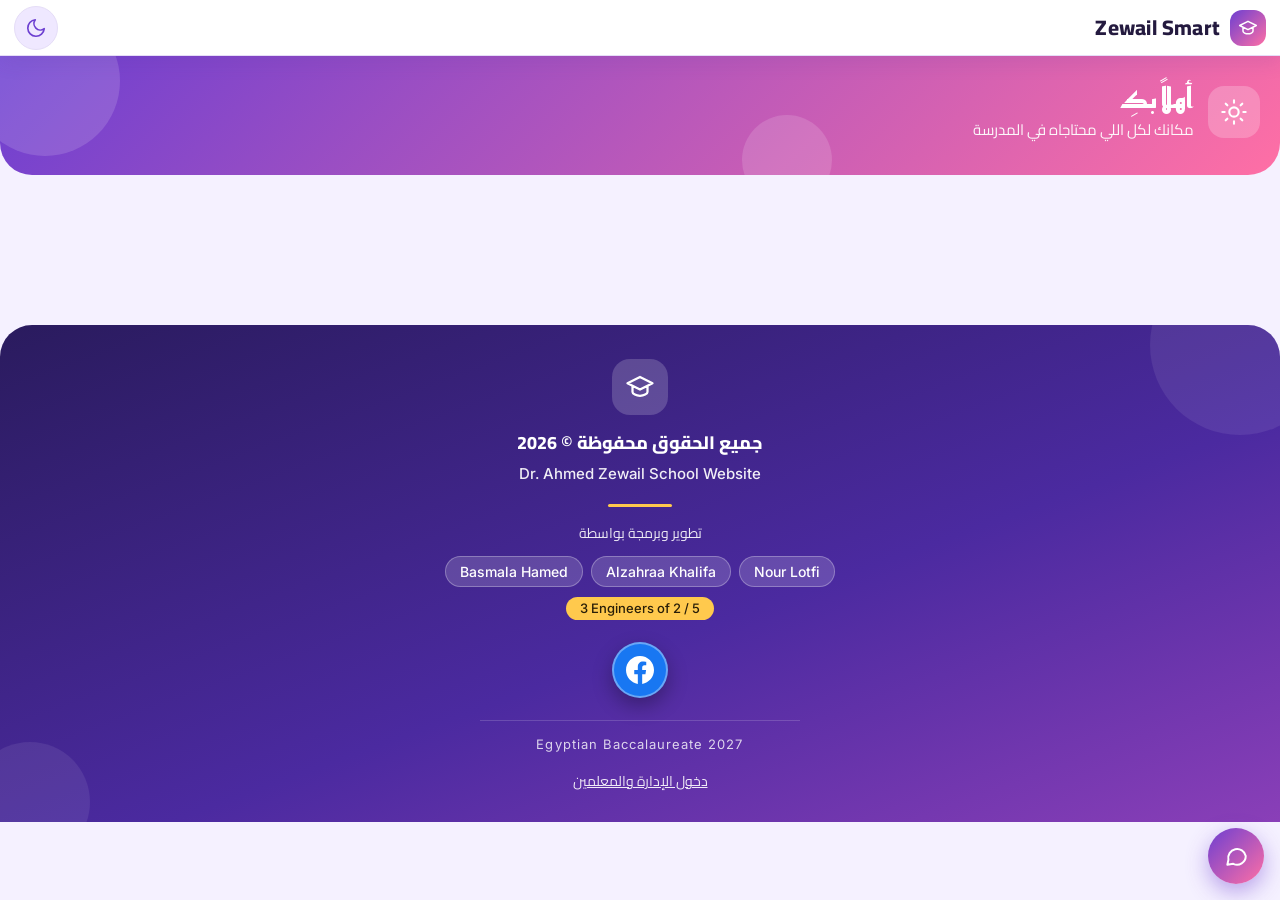
==== commit 547296ae: "Rename index-28.html to index.html" ====
--- a/index.html
+++ b/index.html
@@ -7,6 +7,81 @@
 <script>try{var th=localStorage.getItem("theme");if(th==="dark"||th==="light")document.documentElement.setAttribute("data-theme",th)}catch(e){}</script>
 <link rel="stylesheet" href="https://fonts.googleapis.com/css2?family=Cairo:wght@400;600;800&family=Reem+Kufi:wght@600&family=Inter:wght@400;500&display=swap">
 <link rel="stylesheet" href="style.css">
+<style>
+#adminRoot{padding:0}
+[hidden]{display:none!important}
+#adminRoot .login{min-height:100vh;display:grid;place-items:center;padding:16px}
+#adminRoot .lbox{width:100%;max-width:400px;background:var(--surface);border:1px solid var(--line);border-radius:22px;padding:22px;box-shadow:var(--sh)}
+#adminRoot .lbox h1{font-size:20px;margin:0 0 12px}
+#adminRoot .lbox .btn{width:100%;justify-content:center;padding:11px}
+#adminRoot .err{color:var(--bad);font-weight:700;min-height:22px;margin:8px 0 0}
+#adminRoot .spin{width:16px;height:16px;border:2.5px solid rgba(255,255,255,.4);border-top-color:#fff;border-radius:50%;animation:sp .7s linear infinite}
+@keyframes sp{to{transform:rotate(360deg)}}
+#adminRoot .top{position:sticky;top:0;z-index:8;display:flex;align-items:center;gap:10px;padding:10px 14px;background:var(--surface);border-bottom:1px solid var(--line)}
+#adminRoot .top b{font-size:18px}
+#adminRoot .top .who{margin-inline-start:auto;color:var(--muted);font-size:14px}
+#adminRoot .btn.sm{padding:4px 12px;font-size:14px}
+#adminRoot .tabs{position:sticky;top:53px;z-index:7;display:flex;gap:6px;overflow-x:auto;padding:8px 12px;background:var(--bg);scrollbar-width:none}
+#adminRoot .tabs a{flex:none;padding:6px 14px;border-radius:999px;background:var(--surface);color:var(--ink);text-decoration:none;font-weight:600;font-size:15px;box-shadow:var(--sh);cursor:pointer}
+#adminRoot .tabs a.on{background:var(--p);color:var(--surface)}
+#adminRoot #view{max-width:1200px;margin:auto;padding:8px 14px 80px}
+#adminRoot .kpis{display:grid;grid-template-columns:repeat(auto-fit,minmax(150px,1fr));gap:10px;margin:10px 0}
+#adminRoot .kpi{background:var(--surface);border:1px solid var(--line);border-radius:16px;padding:12px 14px;box-shadow:var(--sh)}
+#adminRoot .kpi b{display:block;font-size:26px;line-height:1.3}
+#adminRoot .kpi span{color:var(--muted);font-size:13px}
+#adminRoot .kpi.warn b{color:var(--bad)}
+#adminRoot .kpi.ok b{color:var(--mint)}
+#adminRoot .panel{background:var(--surface);border:1px solid var(--line);border-radius:18px;padding:14px;margin:12px 0;box-shadow:var(--sh)}
+#adminRoot .panel h3{margin:0 0 8px;font-size:17px}
+#adminRoot .two{display:grid;grid-template-columns:1fr;gap:12px}
+@media(min-width:900px){#adminRoot .two{grid-template-columns:1fr 1fr}}
+#adminRoot .bars{display:flex;align-items:flex-end;gap:8px;height:150px;padding-top:8px;overflow-x:auto}
+#adminRoot .bar{flex:1;min-width:34px;display:flex;flex-direction:column;align-items:center;justify-content:flex-end;height:100%;font-size:12px;color:var(--muted)}
+#adminRoot .bar i{display:block;width:70%;background:linear-gradient(var(--p),var(--p2));border-radius:6px 6px 0 0;min-height:2px}
+#adminRoot .bar em{font-style:normal;color:var(--ink);font-weight:700}
+#adminRoot .hb{display:grid;grid-template-columns:90px 1fr 52px;gap:8px;align-items:center;margin:6px 0;font-size:14px}
+#adminRoot .hb div{background:var(--soft);border-radius:999px;height:12px;overflow:hidden}
+#adminRoot .hb i{display:block;height:100%;background:var(--p2);border-radius:999px}
+#adminRoot .donut{display:flex;gap:14px;align-items:center;flex-wrap:wrap}
+#adminRoot .bar-row{display:flex;height:22px;border-radius:999px;overflow:hidden;background:var(--soft);flex:1;min-width:200px}
+#adminRoot .bar-row i{display:block;height:100%}
+#adminRoot .lg{display:flex;gap:12px;flex-wrap:wrap;font-size:13px;color:var(--muted);margin-top:6px}
+#adminRoot .lg s{display:inline-block;width:10px;height:10px;border-radius:50%;margin-inline-end:4px;text-decoration:none}
+#adminRoot .filters{display:flex;flex-wrap:wrap;gap:8px;align-items:end}
+#adminRoot .filters>div{flex:1;min-width:130px}
+#adminRoot .filters input,#adminRoot .filters select{margin:2px 0 0}
+#adminRoot .tw{overflow-x:auto;border:1px solid var(--line);border-radius:14px;background:var(--surface)}
+#adminRoot table.t{border-collapse:collapse;width:100%;font-size:14px;min-width:760px}
+#adminRoot .t th,#adminRoot .t td{padding:8px 10px;text-align:start;border-bottom:1px solid var(--line);white-space:nowrap}
+#adminRoot .t th{background:var(--soft);position:sticky;top:0;font-weight:700}
+#adminRoot .t tr:hover td{background:color-mix(in srgb,var(--soft) 50%,transparent)}
+#adminRoot .t td.n{white-space:normal;min-width:180px}
+#adminRoot .pill{display:inline-block;border-radius:999px;padding:0 10px;font-size:12px;font-weight:800}
+#adminRoot .pill.g{background:color-mix(in srgb,var(--mint) 25%,var(--surface));color:var(--ink)}
+#adminRoot .pill.y{background:var(--gold);color:#2a1f08}
+#adminRoot .pill.r{background:var(--bad);color:#fff}
+#adminRoot .pill.m{background:var(--soft);color:var(--muted)}
+#adminRoot .pager{display:flex;gap:8px;align-items:center;justify-content:center;margin:10px 0;flex-wrap:wrap}
+#adminRoot .rowb{display:flex;gap:8px;flex-wrap:wrap;margin:8px 0}
+#adminRoot .seg{display:inline-flex;border:1.5px solid var(--line);border-radius:12px;overflow:hidden}
+#adminRoot .seg label{padding:4px 10px;cursor:pointer;font-size:13px;border-inline-end:1px solid var(--line)}
+#adminRoot .seg input{display:none;width:auto}
+#adminRoot .seg input:checked+span{font-weight:800}
+#adminRoot .seg label:has(input:checked){background:var(--p);color:var(--surface)}
+#adminRoot .seg label:has(input[value=absent]:checked){background:var(--bad);color:#fff}
+#adminRoot .seg label:has(input[value=late]:checked){background:var(--gold);color:#2a1f08}
+#adminRoot .modal{position:fixed;inset:0;background:rgba(0,0,0,.5);z-index:20;display:grid;place-items:center;padding:10px}
+#adminRoot .mbox{background:var(--surface);color:var(--ink);border-radius:20px;width:100%;max-width:820px;max-height:92vh;overflow:auto;padding:16px}
+#adminRoot .mx{float:inline-end}
+#adminRoot .toast{position:fixed;bottom:20px;left:50%;transform:translateX(-50%) translateY(30px);background:var(--ink);color:var(--surface);padding:10px 18px;border-radius:12px;opacity:0;pointer-events:none;transition:.25s;z-index:30;max-width:92vw}
+#adminRoot .toast.show{opacity:1;transform:translateX(-50%)}
+#adminRoot .inl{display:flex;gap:8px;flex-wrap:wrap;align-items:end}
+#adminRoot .inl>*{margin:0}
+#adminRoot .inl input,#adminRoot .inl select{width:auto;flex:1;min-width:110px}
+#adminRoot .skel{height:80px;border-radius:16px;background:linear-gradient(90deg,var(--soft),var(--surface),var(--soft));background-size:200% 100%;animation:sk 1.2s infinite}
+@keyframes sk{to{background-position:-200% 0}}
+@media print{#adminRoot .top,#adminRoot .tabs,#adminRoot .rowb,#adminRoot .pager,#adminRoot .no-print{display:none!important}}
+</style>
 </head>
 <body>
 <svg width="0" height="0" style="position:absolute" aria-hidden="true">
@@ -31,6 +106,7 @@
 <symbol id="i-copy" viewBox="0 0 24 24"><rect x="9" y="9" width="11" height="11" rx="2"/><path d="M5 15V6a2 2 0 012-2h9"/></symbol>
 <symbol id="i-speak" viewBox="0 0 24 24"><path d="M4 9v6h4l5 4V5L8 9zM16.5 8.5a5 5 0 010 7M19 6a8.5 8.5 0 010 12"/></symbol>
 <symbol id="i-cap" viewBox="0 0 24 24"><path d="M2 9l10-5 10 5-10 5zM6 11.5V16c0 1.5 3 3 6 3s6-1.5 6-3v-4.5"/></symbol>
+<symbol id="i-school" viewBox="0 0 24 24"><path d="M2 21h20M4 21V11l8-5 8 5v10M12 6V2.5l3.5 1.2L12 5M9.5 21v-5.5h5V21M7 13.5h.01M17 13.5h.01"/><circle cx="12" cy="10.8" r="1.6"/></symbol>
 </svg>
 <header class="appbar">
 <a class="brand" href="#home"><span class="lg"><svg class="ic"><use href="#i-cap"/></svg></span><span class="bn" dir="ltr" lang="en">Zewail Smart</span></a>
@@ -53,9 +129,456 @@
 <p class="fcls" dir="ltr" lang="en">3 Engineers of 2 / 5</p>
 <a class="fbk" href="https://www.facebook.com/share/1DrXE6mmeP/" target="_blank" rel="noopener noreferrer" aria-label="صفحتنا على فيسبوك" title="فيسبوك"><svg viewBox="0 0 24 24" width="28" height="28" aria-hidden="true"><path fill="#fff" d="M24 12.073c0-6.627-5.373-12-12-12s-12 5.373-12 12c0 5.99 4.388 10.954 10.125 11.854v-8.385H7.078v-3.47h3.047V9.43c0-3.007 1.792-4.669 4.533-4.669 1.312 0 2.686.235 2.686.235v2.953H15.83c-1.491 0-1.956.925-1.956 1.874v2.25h3.328l-.532 3.47h-2.796v8.385C19.612 23.027 24 18.062 24 12.073z"/></svg></a>
 <p class="fbac" dir="ltr" lang="en">Egyptian Baccalaureate 2027</p>
+<p class="fby" style="margin-top:14px"><a href="#admin" style="color:#fff">دخول الإدارة والمعلمين</a></p>
 </div>
 </footer>
+<div id="adminRoot" class="adm" hidden>
+<div id="a_login" class="login" hidden>
+  <form id="a_lf" class="lbox" novalidate>
+    <h1>حضور — دخول الإدارة والمعلمين</h1>
+    <label for="a_lu">اسم المستخدم</label>
+    <input id="a_lu" dir="ltr" autocomplete="username" required>
+    <label for="a_lp">كلمة المرور</label>
+    <input id="a_lp" type="password" dir="ltr" autocomplete="current-password" required>
+    <button class="btn" id="a_lb" type="submit"><span class="spin" id="a_ls" hidden></span><span id="a_lt">تسجيل الدخول</span></button>
+    <p class="err" id="a_le" role="alert"></p>
+    <p class="note"><a href="index.html">الرجوع لصفحة المدرسة</a></p>
+  </form>
+</div>
+
+<div id="a_shell" hidden>
+  <header class="top">
+    <b id="a_sname">حضور</b>
+    <span class="who" id="a_who"></span>
+    <button class="btn alt sm" id="a_out">خروج</button>
+  </header>
+  <nav id="a_tabs" class="tabs" aria-label="أقسام اللوحة"></nav>
+  <main id="a_view" aria-live="polite"></main>
+</div>
+<div id="a_modal" class="modal" hidden><div class="mbox" role="dialog" aria-modal="true"><button class="btn alt sm mx" id="a_mx" aria-label="إغلاق">إغلاق ✕</button><div id="a_mb"></div></div></div>
+<div id="a_toast" class="toast" role="status"></div>
+</div>
 <a class="fab" id="fab" href="#chat" aria-label="المساعد الذكي"><svg class="ic"><use href="#i-chat"/></svg></a>
-<script src="script.js"></script>
+<script>window.HUDUR={API:"https://hudur-api.YOUR-ACCOUNT.workers.dev/api"};/* ضع رابط الـ Worker هنا بعد نشره */</script>
+<script>
+(function () {
+"use strict";
+var API = (window.HUDUR && window.HUDUR.API) || "";
+var $ = function (i) { return document.getElementById(i); };
+var esc = function (s) { return String(s == null ? "" : s).replace(/[&<>"']/g, function (c) { return { "&": "&amp;", "<": "&lt;", ">": "&gt;", '"': "&quot;", "'": "&#39;" }[c]; }); };
+var S = { token: null, user: null, settings: null, tab: "dash", students: null, memo: {} };
+var PAGE = 25;
+try { S.token = sessionStorage.getItem("hudur_t"); S.user = JSON.parse(sessionStorage.getItem("hudur_u") || "null"); } catch (e) {}
+
+// ---------- أدوات ----------
+function toast(m) { var t = $("a_toast"); t.textContent = m; t.classList.add("show"); clearTimeout(toast.h); toast.h = setTimeout(function () { t.classList.remove("show"); }, 3500); }
+function dow(d) { return new Date(d + "T00:00:00Z").getUTCDay(); }
+function addDays(d, n) { var t = new Date(d + "T00:00:00Z"); t.setUTCDate(t.getUTCDate() + n); return t.toISOString().slice(0, 10); }
+function cairoToday() { return new Intl.DateTimeFormat("en-CA", { timeZone: "Africa/Cairo" }).format(new Date()); }
+function monthEnd(m) { return addDays(addDays(m + "-28", 4).slice(0, 7) + "-01", -1); }
+function fmt(n) { return n == null ? "—" : String(n); }
+function debounce(f, ms) { var h; return function () { var a = arguments; clearTimeout(h); h = setTimeout(function () { f.apply(null, a); }, ms); }; }
+
+async function api(path, o) {
+  o = o || {};
+  var ctl = new AbortController(), t = setTimeout(function () { ctl.abort(); }, o.timeout || 25000);
+  try {
+    var h = { "Content-Type": "application/json" };
+    if (S.token) h.Authorization = "Bearer " + S.token;
+    var r = await fetch(API + path, { method: o.method || "GET", headers: h, body: o.body ? JSON.stringify(o.body) : undefined, signal: ctl.signal });
+    var j = {}; try { j = await r.json(); } catch (e) {}
+    if (r.status === 401 && S.token) { logout("انتهت الجلسة، سجّل الدخول من جديد"); throw new Error("انتهت الجلسة"); }
+    if (!r.ok) throw new Error(j.error || "حدث خطأ (" + r.status + ")");
+    return j;
+  } catch (e) {
+    if (e.name === "AbortError") throw new Error("انتهت مهلة الاتصال بالخادم، حاول مرة أخرى");
+    if (e instanceof TypeError) throw new Error("تعذّر الوصول للخادم. تأكد من الإنترنت ومن رابط الـ Worker في config.js");
+    throw e;
+  } finally { clearTimeout(t); }
+}
+function report(from, to) {
+  var k = (from || "") + "|" + (to || "");
+  if (!S.memo[k]) S.memo[k] = api("/report" + (from ? "?from=" + from + "&to=" + to : "")).catch(function (e) { delete S.memo[k]; throw e; });
+  return S.memo[k];
+}
+function dirty() { S.memo = {}; S.students = null; }
+function loading(el) { el.innerHTML = '<div class="skel"></div><div class="skel" style="margin-top:10px"></div>'; }
+function fail(el, e) { el.innerHTML = '<p class="note">' + esc(e.message) + '</p><button class="btn alt sm" onclick="location.reload()">إعادة المحاولة</button>'; }
+
+// ---------- الدخول ----------
+var busy = false;
+function showLogin(msg) { $("a_shell").hidden = true; $("a_login").hidden = false; $("a_le").textContent = msg || ""; }
+function logout(msg) { S.token = null; S.user = null; S.memo = {}; try { sessionStorage.clear(); } catch (e) {} showLogin(msg); }
+$("a_lf").addEventListener("submit", async function (ev) {
+  ev.preventDefault();
+  if (busy) return;                                   // منع إرسال الطلب أكثر من مرة
+  var u = $("a_lu").value.trim(), p = $("a_lp").value;
+  if (!u || !p) { $("a_le").textContent = "اكتب اسم المستخدم وكلمة المرور"; return; }
+  busy = true; $("a_lb").disabled = true; $("a_ls").hidden = false; $("a_lt").textContent = "جاري الدخول..."; $("a_le").textContent = "";
+  try {
+    var r = await api("/login", { method: "POST", body: { username: u, password: p }, timeout: 20000 });
+    S.token = r.token; S.user = r.user;
+    try { sessionStorage.setItem("hudur_t", r.token); sessionStorage.setItem("hudur_u", JSON.stringify(r.user)); } catch (e) {}
+    $("a_lp").value = ""; boot();
+  } catch (e) { $("a_le").textContent = e.message; }
+  finally { busy = false; $("a_lb").disabled = false; $("a_ls").hidden = true; $("a_lt").textContent = "تسجيل الدخول"; }
+});
+$("a_out").onclick = function () { logout(); };
+$("a_mx").onclick = function () { $("a_modal").hidden = true; };
+$("a_modal").addEventListener("click", function (e) { if (e.target === $("a_modal")) $("a_modal").hidden = true; });
+
+// ---------- التشغيل ----------
+var TABS = [["dash", "لوحة التحكم"], ["students", "الطلاب"], ["attend", "تسجيل الحضور"], ["stats", "الإحصائيات والتقارير"], ["grades", "الدرجات"], ["warn", "الإنذارات"], ["settings", "الإعدادات", 1], ["users", "المستخدمون", 1]];
+async function boot() {
+  if (!API || /YOUR-ACCOUNT/.test(API)) { showLogin("لم يُضبط رابط الخادم في config.js بعد"); return; }
+  if (!S.token) { showLogin(); return; }
+  $("a_login").hidden = true; $("a_shell").hidden = false;
+  $("a_who").textContent = S.user.name + " — " + (S.user.role === "admin" ? "مدير المدرسة" : "معلم");
+  try { S.settings = await api("/settings"); } catch (e) { toast(e.message); return; }
+  $("a_sname").textContent = S.settings.school_name || "حضور";
+  var adm = S.user.role === "admin";
+  $("a_tabs").innerHTML = TABS.filter(function (t) { return !t[2] || adm; }).map(function (t) { return '<a data-t="' + t[0] + '" role="button" tabindex="0">' + t[1] + "</a>"; }).join("");
+  $("a_tabs").onclick = function (e) { var a = e.target.closest("a"); if (a) go(a.dataset.t); };
+  go(S.tab);
+}
+function go(t) {
+  S.tab = t;
+  Array.prototype.forEach.call($("a_tabs").children, function (a) { a.classList.toggle("on", a.dataset.t === t); });
+  var el = $("a_view"); loading(el);
+  var V = { dash: vDash, students: vStudents, attend: vAttend, stats: vStats, grades: vGrades, warn: vWarn, settings: vSettings, users: vUsers };
+  Promise.resolve(V[t](el)).catch(function (e) { fail(el, e); });
+}
+
+// ---------- لوحة التحكم ----------
+function kpi(v, l, c) { return '<div class="kpi ' + (c || "") + '"><b>' + v + "</b><span>" + l + "</span></div>"; }
+function barsChart(items) {
+  var mx = Math.max.apply(null, items.map(function (i) { return i.v; }).concat([1]));
+  return '<div class="bars">' + items.map(function (i) { return '<div class="bar"><em>' + i.v + '%</em><i style="height:' + Math.max(2, i.v / mx * 100) + '%"></i>' + esc(i.l) + "</div>"; }).join("") + "</div>";
+}
+async function vDash(el) {
+  var r = await report();
+  var t = r.todayStats, T = r.totals;
+  var tot = Math.max(1, T.students);
+  el.innerHTML = '<div class="kpis">' + kpi(T.students, "إجمالي الطلاب") + kpi(t.present, "حاضرون اليوم", "ok") + kpi(t.absent, "غائبون اليوم", t.absent ? "warn" : "") + kpi(t.late, "متأخرون اليوم") +
+    kpi(T.presRate + "%", "نسبة الحضور (من بداية العام)", "ok") + kpi(T.absRate + "%", "نسبة الغياب (من بداية العام)", T.absRate > 10 ? "warn" : "") + kpi(r.warningsOpen, "إنذارات بانتظار الاعتماد", r.warningsOpen ? "warn" : "") + kpi(r.warningsTotal, "إجمالي الإنذارات الحالية") + "</div>" +
+    (t.unrecorded ? '<p class="note">لم يُسجَّل حضور اليوم لعدد ' + t.unrecorded + ' طالب (فصول لم يُرصد حضورها بعد) — ولا تُحسب ضمن الحاضرين.</p>' : "") +
+    '<div class="two"><div class="panel"><h3>حالة اليوم</h3><div class="bar-row" aria-hidden="true"><i style="width:' + t.present / tot * 100 + '%;background:var(--mint)"></i><i style="width:' + t.late / tot * 100 + '%;background:var(--gold)"></i><i style="width:' + t.absent / tot * 100 + '%;background:var(--bad)"></i></div><div class="lg"><span><s style="background:var(--mint)"></s>حاضر ' + t.present + '</span><span><s style="background:var(--gold)"></s>متأخر ' + t.late + '</span><span><s style="background:var(--bad)"></s>غائب ' + t.absent + '</span><span><s style="background:var(--soft)"></s>غير مسجّل ' + t.unrecorded + "</span></div></div>" +
+    '<div class="panel"><h3>نسبة الغياب حسب الفصل (من بداية العام)</h3>' + (r.byClass.length ? r.byClass.map(function (c) { return '<div class="hb"><span>' + esc(c.class) + '</span><div><i style="width:' + Math.min(100, c.absRate * 4) + '%"></i></div><b>' + c.absRate + "%</b></div>"; }).join("") : '<p class="m">لا بيانات</p>') + "</div></div>" +
+    '<div class="panel"><h3>مقارنة نسبة الغياب بين الشهور</h3>' + (r.monthly.some(function (m) { return m.days; }) ? barsChart(r.monthly.map(function (m) { return { l: m.month.slice(5) + "/" + m.month.slice(2, 4), v: m.absRate }; })) : '<p class="m">لا توجد أيام دراسة مسجلة بعد. ابدأ من «تسجيل الحضور».</p>') + "</div>" +
+    '<div id="a_sp"></div>';
+  studentsPanel($("a_sp"), r, true);
+}
+
+// ---------- الطلاب (جدول + بحث + تصفية + ملف) ----------
+function vStudents(el) { return report().then(function (r) { el.innerHTML = '<div id="a_sp"></div>'; studentsPanel($("a_sp"), r, false); }); }
+function studentsPanel(el, r, compact) {
+  var F = { q: "", grade: "", cls: "", today: "", warn: "", page: 0 };
+  var uniq = function (k) { var s = {}; r.rows.forEach(function (x) { if (x[k]) s[x[k]] = 1; }); return Object.keys(s).sort(); };
+  var opt = function (a) { return '<option value="">الكل</option>' + a.map(function (x) { return "<option>" + esc(x) + "</option>"; }).join(""); };
+  var adm = S.user.role === "admin";
+  el.innerHTML = '<div class="panel"><h3>قائمة الطلاب (' + r.rows.length + ')</h3><div class="filters no-print">' +
+    '<div><label for="a_fq">بحث بالاسم أو الرقم التعريفي</label><input id="a_fq" placeholder="اكتب للبحث" autocomplete="off"></div>' +
+    '<div><label for="a_fg">الصف</label><select id="a_fg">' + opt(uniq("grade")) + '</select></div><div><label for="a_fcl">الفصل</label><select id="a_fcl">' + opt(uniq("class")) + "</select></div>" +
+    '<div><label for="a_ft">حالة اليوم</label><select id="a_ft"><option value="">الكل</option><option value="present">حاضر</option><option value="absent">غائب</option><option value="late">متأخر</option><option value="unrecorded">غير مسجّل</option></select></div>' +
+    '<div><label for="a_fw">الإنذار</label><select id="a_fw"><option value="">الكل</option><option value="any">عليه إنذار</option><option value="none">بدون إنذار</option></select></div></div>' +
+    (adm ? '<div class="rowb no-print"><button class="btn alt sm" id="a_imp">استيراد طلاب من Excel / CSV</button></div>' : "") +
+    '<div class="tw"><table class="t"><thead><tr><th>الاسم</th><th>الرقم التعريفي</th><th>الصف</th><th>الفصل</th><th>ولي الأمر / التواصل</th><th>أيام الحضور</th><th>أيام الغياب</th><th>نسبة الغياب</th><th>متوسط الدرجات</th><th>الإنذار</th><th>اليوم</th><th></th></tr></thead><tbody id="a_tb"></tbody></table></div><div class="pager" id="a_pg"></div></div>';
+  function filtered() {
+    var q = F.q.trim();
+    return r.rows.filter(function (x) {
+      return (!q || x.name.indexOf(q) > -1 || x.code.indexOf(q) > -1) && (!F.grade || x.grade === F.grade) && (!F.cls || x.class === F.cls) && (!F.today || x.today === F.today) &&
+        (!F.warn || (F.warn === "any" ? !!x.warning : !x.warning));
+    });
+  }
+  var TS = { present: ["حاضر", "g"], absent: ["غائب", "r"], late: ["متأخر", "y"], unrecorded: ["غير مسجّل", "m"] };
+  function draw() {
+    var f = filtered(), pages = Math.max(1, Math.ceil(f.length / PAGE)); if (F.page >= pages) F.page = pages - 1;
+    var sl = f.slice(F.page * PAGE, F.page * PAGE + PAGE);
+    $("a_tb").innerHTML = sl.length ? sl.map(function (x) {
+      var w = x.warning ? (x.warning === "approved" ? '<span class="pill r">إنذار معتمد</span>' : '<span class="pill y">إنذار بانتظار الاعتماد</span>') : '<span class="pill g">لا</span>';
+      return "<tr><td class=n>" + esc(x.name) + "</td><td dir=ltr>" + esc(x.code) + "</td><td>" + esc(x.grade || "—") + "</td><td>" + esc(x.class) + "</td><td>" + (x.phone ? '<a href="tel:' + esc(x.phone) + '" dir="ltr">' + esc(x.phone) + "</a>" : '<span class="pill m">بدون رقم</span>') + "</td><td>" + x.present + "</td><td>" + x.absent + "</td><td>" + x.absRate + "%</td><td>" + (x.avg == null ? "—" : x.avg + "% (" + esc(x.label) + ")") + "</td><td>" + w + '</td><td><span class="pill ' + TS[x.today][1] + '">' + TS[x.today][0] + '</span></td><td><button class="btn alt sm" data-c="' + esc(x.code) + '">فتح الملف</button></td></tr>';
+    }).join("") : '<tr><td colspan="12" class="m">لا يوجد طلاب مطابقون</td></tr>';
+    $("a_pg").innerHTML = '<button class="btn alt sm" id="a_pp"' + (F.page ? "" : " disabled") + '>السابق</button><span>صفحة ' + (F.page + 1) + " من " + pages + " (" + f.length + ' طالب)</span><button class="btn alt sm" id="a_pn"' + (F.page < pages - 1 ? "" : " disabled") + ">التالي</button>";
+    $("a_pp").onclick = function () { F.page--; draw(); }; $("a_pn").onclick = function () { F.page++; draw(); };
+  }
+  var set = function (k) { return function () { F[k] = this.value; F.page = 0; draw(); }; };
+  $("a_fq").oninput = debounce(function () { F.q = $("a_fq").value; F.page = 0; draw(); }, 200);
+  $("a_fg").onchange = set("grade"); $("a_fcl").onchange = set("cls"); $("a_ft").onchange = set("today"); $("a_fw").onchange = set("warn");
+  $("a_tb").onclick = function (e) { var b = e.target.closest("button[data-c]"); if (b) openStudent(b.dataset.c); };
+  if ($("a_imp")) $("a_imp").onclick = importDialog;
+  draw();
+}
+async function openStudent(code) {
+  $("a_mb").innerHTML = '<div class="skel"></div>'; $("a_modal").hidden = false;
+  try {
+    var d = await api("/student/" + encodeURIComponent(code)), s = d.student;
+    var ab = d.attendance.filter(function (a) { return a.status === "absent"; }).length;
+    var ST = { absent: "غائب", late: "متأخر", excused: "غياب بعذر" };
+    $("a_mb").innerHTML = '<h2 style="margin:0">' + esc(s.name) + '</h2><p class="m">الرقم التعريفي: <span dir=ltr>' + esc(s.code) + "</span> · الفصل: " + esc(s.class) + (s.grade ? " · الصف: " + esc(s.grade) : "") + " · ولي الأمر: " + esc(s.phone || "غير مسجل") + "</p>" +
+      '<div class="kpis">' + kpi(ab, "أيام الغياب المسجلة") + kpi(d.attendance.filter(function (a) { return a.status === "late"; }).length, "مرات التأخر") + kpi(d.gradeSummary ? d.gradeSummary.avg + "% — " + esc(d.gradeSummary.label) : "—", "متوسط الدرجات") + "</div>" +
+      '<div class="rowb"><button class="btn sm" id="a_sr">تحميل تقرير الطالب (Excel)</button><button class="btn alt sm" id="a_sp2">PDF / طباعة</button></div>' +
+      '<div class="panel"><h3>الإنذارات (السجل الكامل)</h3>' + (d.warnings.length ? '<div class="tw"><table class="t"><tr><th>التاريخ</th><th>الأيام</th><th>السبب</th><th>الحالة</th><th>القراءة</th></tr>' + d.warnings.map(function (w) { return "<tr><td>" + esc(w.created) + "</td><td>" + esc(w.abs_count) + '</td><td class=n>' + esc(w.reason) + "</td><td>" + wl(w.status) + "</td><td>" + (w.read === "yes" ? "تمت قراءته" : "جديد") + "</td></tr>"; }).join("") + "</table></div>" : '<p class="m">لا توجد إنذارات</p>') + "</div>" +
+      '<div class="panel"><h3>سجل الغياب والتأخر</h3>' + (d.attendance.length ? '<div class="tw" style="max-height:260px"><table class="t"><tr><th>التاريخ</th><th>الحالة</th></tr>' + d.attendance.map(function (a) { return "<tr><td>" + esc(a.date) + "</td><td>" + (ST[a.status] || esc(a.status)) + "</td></tr>"; }).join("") + "</table></div>" : '<p class="m">لا يوجد غياب مسجل</p>') + "</div>" +
+      '<div class="panel"><h3>الدرجات</h3>' + (d.grades.length ? '<div class="tw"><table class="t"><tr><th>الفصل الدراسي</th><th>الفترة</th><th>المادة</th><th>الدرجة</th><th>من</th></tr>' + d.grades.map(function (g) { return "<tr><td>" + esc(g.term) + "</td><td>" + esc(g.period) + "</td><td>" + esc(g.subject) + "</td><td>" + esc(g.score) + "</td><td>" + esc(g.max) + "</td></tr>"; }).join("") + "</table></div>" : '<p class="m">لا توجد درجات</p>') + "</div>";
+    var mk = function () { return studentReportData(d); };
+    $("a_sr").onclick = function () { exportAs("xlsx", mk()); }; $("a_sp2").onclick = function () { exportAs("pdf", mk()); };
+  } catch (e) { $("a_mb").innerHTML = '<p class="note">' + esc(e.message) + "</p>"; }
+}
+function wl(s) { return s === "approved" ? '<span class="pill r">معتمد</span>' : s === "dismissed" ? '<span class="pill m">ملغى</span>' : '<span class="pill y">بانتظار الاعتماد</span>'; }
+
+// ---------- استيراد الطلاب ----------
+function parseCSV(t) {
+  t = t.replace(/^﻿/, ""); var rows = [], row = [], cur = "", q = false;
+  for (var i = 0; i < t.length; i++) {
+    var c = t[i];
+    if (q) { if (c === '"') { if (t[i + 1] === '"') { cur += '"'; i++; } else q = false; } else cur += c; }
+    else if (c === '"') q = true; else if (c === ",") { row.push(cur); cur = ""; }
+    else if (c === "\n" || c === "\r") { if (c === "\r" && t[i + 1] === "\n") i++; row.push(cur); cur = ""; if (row.some(function (x) { return x.trim(); })) rows.push(row); row = []; }
+    else cur += c;
+  }
+  row.push(cur); if (row.some(function (x) { return x.trim(); })) rows.push(row); return rows;
+}
+function mapStudents(rows) {
+  var h = rows[0].map(function (x) { return String(x).trim(); }), idx = function (re) { return h.findIndex(function (x) { return re.test(x); }); };
+  var ic = idx(/كود|رقم|code|id/i), inm = idx(/اسم|name/i), icl = idx(/فصل|class/i), ig = idx(/^الصف|grade/i), ip = idx(/تليفون|هاتف|موبايل|phone|mobile/i);
+  if (ic < 0 || inm < 0 || icl < 0) throw new Error("لم أجد أعمدة: الكود، الاسم، الفصل في الصف الأول من الملف");
+  return rows.slice(1).map(function (r) { return { code: String(r[ic] || "").trim(), name: String(r[inm] || "").trim(), class: String(r[icl] || "").trim(), grade: ig >= 0 ? String(r[ig] || "").trim() : "", phone: ip >= 0 ? String(r[ip] || "").trim() : "" }; }).filter(function (x) { return x.code && x.name; });
+}
+function loadScript(src) { return new Promise(function (res, rej) { if (window.XLSX) return res(); var s = document.createElement("script"); s.src = src; s.onload = res; s.onerror = function () { rej(new Error("تعذّر تحميل مكتبة Excel، تأكد من الإنترنت")); }; document.head.appendChild(s); }); }
+var XLSX_SRC = "https://cdnjs.cloudflare.com/ajax/libs/xlsx/0.18.5/xlsx.full.min.js";
+function importDialog() {
+  $("a_mb").innerHTML = '<h2 style="margin:0">استيراد بيانات الطلاب</h2><p class="m">الأعمدة المطلوبة في الصف الأول: <b>الكود، الاسم، الفصل</b> (واختياري: الصف، تليفون ولي الأمر). الطالب الموجود (بنفس الكود) يتم تحديثه ولا يتكرر.</p><input type="file" id="a_fi" accept=".csv,.xlsx,.xls"><div id="a_ip"></div>';
+  $("a_modal").hidden = false;
+  $("a_fi").onchange = async function () {
+    var f = this.files[0]; if (!f) return; var ip = $("a_ip"); ip.innerHTML = '<p class="m">جاري قراءة الملف...</p>';
+    try {
+      var rows;
+      if (/\.csv$/i.test(f.name)) rows = parseCSV(await f.text());
+      else { await loadScript(XLSX_SRC); var wb = XLSX.read(await f.arrayBuffer(), { type: "array" }); rows = XLSX.utils.sheet_to_json(wb.Sheets[wb.SheetNames[0]], { header: 1, raw: false }); }
+      var data = mapStudents(rows), noPh = data.filter(function (x) { return !x.phone; }).length;
+      ip.innerHTML = '<div class="panel"><b>' + data.length + ' طالب جاهز للاستيراد</b>' + (noPh ? '<p class="note">' + noPh + " طالب بدون رقم ولي أمر — لن يستطيع ولي أمرهم الدخول حتى يُسجَّل الرقم.</p>" : "") + '<button class="btn" id="a_igo">تأكيد الاستيراد</button></div>';
+      $("a_igo").onclick = async function () {
+        this.disabled = true; this.textContent = "جاري الاستيراد...";
+        try { var a = 0, u = 0; for (var i = 0; i < data.length; i += 400) { var r = await api("/students/import", { method: "POST", body: { rows: data.slice(i, i + 400) }, timeout: 90000 }); a += r.added; u += r.updated; ip.innerHTML = '<p class="m">تمت معالجة ' + Math.min(i + 400, data.length) + " من " + data.length + "...</p>"; } dirty(); ip.innerHTML = '<p class="msg">تم: إضافة ' + a + " وتحديث " + u + " طالب.</p>"; go(S.tab); }
+        catch (e) { ip.innerHTML = '<p class="note">' + esc(e.message) + "</p>"; }
+      };
+    } catch (e) { ip.innerHTML = '<p class="note">' + esc(e.message) + "</p>"; }
+  };
+}
+
+// ---------- تسجيل الحضور ----------
+async function classList() {
+  if (!S.students) S.students = await api("/students");
+  var s = {}; S.students.forEach(function (x) { s[x.class] = 1; }); return Object.keys(s).sort();
+}
+async function vAttend(el) {
+  var cl = await classList(), today = cairoToday();
+  el.innerHTML = '<div class="panel"><h3>تسجيل الحضور والغياب اليومي</h3><div class="inl"><div><label for="a_ad">اليوم</label><input type="date" id="a_ad" value="' + today + '" max="' + today + '"></div><div><label for="a_ac">الفصل</label><select id="a_ac">' + cl.map(function (c) { return "<option>" + esc(c) + "</option>"; }).join("") + '</select></div><button class="btn alt" id="a_al">عرض</button></div><div id="a_ar"></div></div>';
+  async function load() {
+    var d = $("a_ad").value, c = $("a_ac").value, ar = $("a_ar"); if (!d || !c) return; loading(ar);
+    try {
+      var res = await api("/attendance?date=" + d + "&class=" + encodeURIComponent(c)), m = {}; res.records.forEach(function (r) { m[r.code] = r.status; });
+      var list = S.students.filter(function (s) { return s.class === c; });
+      ar.innerHTML = (res.recorded ? '<p class="note">هذا اليوم مسجّل من قبل — الحفظ سيستبدل السجل.</p>' : '<p class="note">كل من لا تغيّر حالته يُحسب <b>حاضرًا</b>.</p>') + '<div class="rowb"><button class="btn alt sm" id="a_allp">الكل حاضر</button></div><div class="tw"><table class="t"><thead><tr><th>الاسم</th><th>الحالة</th></tr></thead><tbody>' + list.map(function (s) {
+        var v = m[s.code] || "present";
+        return "<tr><td class=n>" + esc(s.name) + '</td><td><span class="seg">' + [["present", "حاضر"], ["absent", "غائب"], ["late", "متأخر"], ["excused", "بعذر"]].map(function (o) { return '<label><input type="radio" name="s' + esc(s.code) + '" value="' + o[0] + '"' + (v === o[0] ? " checked" : "") + "><span>" + o[1] + "</span></label>"; }).join("") + "</span></td></tr>";
+      }).join("") + '</tbody></table></div><div class="rowb"><button class="btn" id="a_asv">حفظ الحضور</button></div>';
+      $("a_allp").onclick = function () { ar.querySelectorAll('input[value="present"]').forEach(function (i) { i.checked = true; }); };
+      $("a_asv").onclick = async function () {
+        var b = this; b.disabled = true; b.textContent = "جاري الحفظ...";
+        var recs = []; list.forEach(function (s) { var ch = ar.querySelector('input[name="s' + s.code + '"]:checked'); if (ch && ch.value !== "present") recs.push({ code: s.code, status: ch.value }); });
+        try { var r = await api("/attendance", { method: "POST", body: { date: d, class: c, records: recs }, timeout: 60000 }); dirty(); toast("تم الحفظ (" + recs.length + " غياب/تأخر)" + (r.newWarnings ? " — وتم إنشاء " + r.newWarnings + " إنذار جديد" : "")); b.textContent = "حفظ الحضور"; b.disabled = false; }
+        catch (e) { toast(e.message); b.textContent = "حفظ الحضور"; b.disabled = false; }
+      };
+    } catch (e) { ar.innerHTML = '<p class="note">' + esc(e.message) + "</p>"; }
+  }
+  $("a_al").onclick = load; $("a_ac").onchange = load; $("a_ad").onchange = load; if (cl.length) load(); else $("a_ar").innerHTML = '<p class="note">لا يوجد طلاب بعد. استورد قائمة الطلاب من تبويب «الطلاب».</p>';
+}
+
+// ---------- الفترات ----------
+function ranges(today) {
+  var d = dow(today), ws = addDays(today, -d);
+  return { thisWeek: [ws, today, "الأسبوع الحالي"], lastWeek: [addDays(ws, -7), addDays(ws, -1), "الأسبوع السابق"], last2w: [addDays(today, -13), today, "آخر أسبوعين"], lastMonth: [addDays(today, -29), today, "آخر شهر"] };
+}
+var KINDS = [["weekly", "تقرير الغياب الأسبوعي"], ["monthly", "تقرير الغياب الشهري"], ["last2w", "تقرير آخر أسبوعين"], ["custom", "تقرير فترة زمنية مخصصة"], ["general", "تقرير الغياب العام للمدرسة"], ["top", "تقرير الطلاب الأكثر غيابًا"], ["warnings", "تقرير الإنذارات"], ["student", "تقرير طالب محدد"]];
+async function vStats(el) {
+  var today = cairoToday(), R = ranges(today), cur = R.thisWeek;
+  el.innerHTML = '<div class="panel"><h3>اختيار الفترة</h3><div class="rowb">' + Object.keys(R).map(function (k) { return '<button class="btn alt sm" data-r="' + k + '">' + R[k][2] + "</button>"; }).join("") + '</div><div class="inl"><div><label for="a_sm">شهر معيّن</label><input type="month" id="a_sm" max="' + today.slice(0, 7) + '"></div><div><label for="a_sf">من تاريخ</label><input type="date" id="a_sf" max="' + today + '"></div><div><label for="a_se">إلى تاريخ</label><input type="date" id="a_se" max="' + today + '"></div><button class="btn" id="a_sg">عرض</button></div></div><div id="a_so"></div>' +
+    '<div class="panel no-print"><h3>تحميل التقرير</h3><div class="inl"><div><label for="a_rk">نوع التقرير</label><select id="a_rk">' + KINDS.map(function (k) { return '<option value="' + k[0] + '">' + k[1] + "</option>"; }).join("") + '</select></div><div id="a_rs" hidden><label for="a_rc">كود الطالب</label><input id="a_rc" dir="ltr"></div></div><p class="m">التقارير الأسبوعية/الشهرية/المخصصة تتبع الفترة المعروضة أعلاه. التقرير يحتوي على بيانات حقيقية من النظام.</p><div class="rowb"><button class="btn" id="a_d1">تحميل التقرير (Excel)</button><button class="btn alt" id="a_d2">CSV</button><button class="btn alt" id="a_d3">PDF / طباعة</button></div></div>';
+  var label = cur[2];
+  async function show(from, to, lab) {
+    cur = [from, to, lab]; var o = $("a_so"); loading(o);
+    try {
+      var r = await report(from, to), T = r.totals, P = r.previous, dlt = Math.round((T.absRate - P.absRate) * 10) / 10;
+      var top = r.rows.filter(function (x) { return x.absent > 0; }).sort(function (a, b) { return b.absent - a.absent; });
+      o.innerHTML = '<p class="m">الفترة: ' + esc(lab) + " (" + from + " → " + to + ")</p>" + (T.totalAvail ? "" : '<p class="note">لا توجد أيام دراسة مسجلة في هذه الفترة.</p>') + '<div class="kpis">' + kpi(T.absentStudents, "طلاب تغيّبوا يومًا فأكثر", T.absentStudents ? "warn" : "") + kpi(T.totalAbsences, "إجمالي حالات الغياب") + kpi(top.filter(function (x) { return x.absent >= 3; }).length, "غابوا ٣ أيام أو أكثر") + kpi(T.absRate + "%", "نسبة الغياب", T.absRate > 10 ? "warn" : "") + kpi(T.presRate + "%", "نسبة الحضور", "ok") + kpi(r.topClass ? esc(r.topClass.class) : "—", "الفصل/الصف الأكثر غيابًا") + "</div>" +
+        '<div class="panel"><h3>مقارنة بالفترة السابقة (' + P.from + " → " + P.to + ')</h3><p>نسبة الغياب الحالية <b>' + T.absRate + "%</b> مقابل <b>" + P.absRate + "%</b> — " + (dlt > 0 ? '<span class="pill r">زيادة ' + dlt + " نقطة</span>" : dlt < 0 ? '<span class="pill g">انخفاض ' + Math.abs(dlt) + " نقطة</span>" : '<span class="pill m">لا تغيير</span>') + " · إجمالي الغياب السابق: " + P.totalAbsences + "</p></div>" +
+        '<div class="panel"><h3>الطلاب الأكثر غيابًا في الفترة</h3>' + (top.length ? '<div class="tw"><table class="t"><tr><th>#</th><th>الاسم</th><th>الصف</th><th>الفصل</th><th>أيام الغياب</th><th>نسبة الغياب</th></tr>' + top.slice(0, 20).map(function (x, i) { return "<tr><td>" + (i + 1) + "</td><td class=n>" + esc(x.name) + "</td><td>" + esc(x.grade || "—") + "</td><td>" + esc(x.class) + "</td><td>" + x.absent + "</td><td>" + x.absRate + "%</td></tr>"; }).join("") + "</table></div>" : '<p class="m">لا يوجد غياب في هذه الفترة</p>') + "</div>";
+    } catch (e) { o.innerHTML = '<p class="note">' + esc(e.message) + "</p>"; }
+  }
+  el.querySelectorAll("[data-r]").forEach(function (b) { b.onclick = function () { var x = R[b.dataset.r]; show(x[0], x[1], x[2]); }; });
+  $("a_sg").onclick = function () {
+    var m = $("a_sm").value, f = $("a_sf").value, e = $("a_se").value;
+    if (m) { var to = monthEnd(m); show(m + "-01", to > today ? today : to, "شهر " + m); }
+    else if (f && e && f <= e) show(f, e > today ? today : e, "فترة مخصصة");
+    else toast("اختر شهرًا، أو تاريخ البداية والنهاية بشكل صحيح");
+  };
+  $("a_rk").onchange = function () { $("a_rs").hidden = this.value !== "student"; };
+  [["d1", "xlsx"], ["d2", "csv"], ["d3", "pdf"]].forEach(function (x) {
+    $(x[0]).onclick = async function () {
+      var w = x[1] === "pdf" ? window.open("", "_blank") : null;
+      if (x[1] === "pdf" && !w) { toast("المتصفح منع النافذة المنبثقة. اسمح بها ثم أعد المحاولة"); return; }
+      var b = this, old = b.textContent; b.disabled = true; b.textContent = "جاري التجهيز...";
+      try { await exportAs(x[1], await buildReport($("a_rk").value, cur, $("a_rc").value.trim()), w); }
+      catch (e) { if (w) w.close(); toast(e.message); }
+      finally { b.disabled = false; b.textContent = old; }
+    };
+  });
+  show(cur[0], cur[1], cur[2]);
+}
+
+// ---------- بناء التقارير والتصدير ----------
+function meta(r, lab) { var T = r.totals; return [["اسم المدرسة", S.settings.school_name], ["الفترة الزمنية", lab + " (" + r.from + " إلى " + r.to + ")"], ["إجمالي الطلاب", T.students], ["عدد الطلاب الغائبين", T.absentStudents], ["إجمالي أيام الغياب", T.totalAbsences], ["نسبة الغياب", T.absRate + "%"]]; }
+var ABS_H = ["اسم الطالب", "الرقم التعريفي", "الصف", "الفصل", "أيام الدراسة", "أيام الحضور", "أيام الغياب", "نسبة الغياب"];
+var absRow = function (x) { return [x.name, x.code, x.grade, x.class, x.avail, x.present, x.absent, x.absRate + "%"]; };
+async function buildReport(kind, cur, code) {
+  var today = cairoToday(), R = ranges(today), lab, from, to;
+  if (kind === "weekly") { from = R.thisWeek[0]; to = R.thisWeek[1]; lab = "الأسبوع الحالي"; }
+  else if (kind === "last2w") { from = R.last2w[0]; to = R.last2w[1]; lab = "آخر أسبوعين"; }
+  else if (kind === "monthly") { from = today.slice(0, 7) + "-01"; to = today; lab = "الشهر الحالي"; if (cur[2].indexOf("شهر ") === 0) { from = cur[0]; to = cur[1]; lab = cur[2]; } }
+  else if (kind === "custom") { from = cur[0]; to = cur[1]; lab = cur[2]; }
+  else if (kind === "warnings") {
+    var ws = await api("/warnings"), st = { approved: "معتمد", pending: "بانتظار الاعتماد", dismissed: "ملغى" };
+    return { title: "تقرير الإنذارات", meta: [["اسم المدرسة", S.settings.school_name], ["حد الإنذار", S.settings.absence_threshold + " يوم"], ["عدد الإنذارات", ws.length]], headers: ["اسم الطالب", "الرقم التعريفي", "الفصل", "أيام الغياب", "تاريخ الإنذار", "السبب", "الحالة", "قراءة ولي الأمر"], rows: ws.map(function (w) { return [w.name, w.code, w.class, w.abs_count, w.created, w.reason, st[w.status] || w.status, w.read === "yes" ? "تمت قراءته" : "جديد"]; }) };
+  }
+  else if (kind === "student") {
+    if (!code) throw new Error("اكتب كود الطالب أولًا");
+    return studentReportData(await api("/student/" + encodeURIComponent(code)));
+  }
+  var r;
+  if (kind === "general") { r = await report(); lab = "من بداية العام الدراسي"; return { title: "تقرير الغياب العام للمدرسة", meta: meta(r, lab), headers: ABS_H, rows: r.rows.filter(function (x) { return x.absent > 0; }).sort(function (a, b) { return b.absent - a.absent; }).map(absRow) }; }
+  if (kind === "top") { r = await report(); lab = "من بداية العام الدراسي"; return { title: "تقرير الطلاب الأكثر غيابًا", meta: meta(r, lab), headers: ["الترتيب"].concat(ABS_H), rows: r.rows.filter(function (x) { return x.absent > 0; }).sort(function (a, b) { return b.absent - a.absent; }).slice(0, 30).map(function (x, i) { return [i + 1].concat(absRow(x)); }) }; }
+  r = await report(from, to);
+  return { title: KINDS.filter(function (k) { return k[0] === kind; })[0][1], meta: meta(r, lab), headers: ABS_H, rows: r.rows.filter(function (x) { return x.absent > 0; }).sort(function (a, b) { return b.absent - a.absent; }).map(absRow) };
+}
+function studentReportData(d) {
+  var s = d.student, ab = d.attendance.filter(function (a) { return a.status === "absent"; }), ST = { absent: "غائب", late: "متأخر", excused: "غياب بعذر" };
+  var rows = d.attendance.map(function (a) { return ["حضور", a.date, ST[a.status] || a.status, ""]; }).concat(d.grades.map(function (g) { return ["درجة", g.term + " / " + g.period, g.subject, g.score + " من " + g.max]; })).concat(d.warnings.map(function (w) { return ["إنذار", w.created, w.reason, w.status === "approved" ? "معتمد" : w.status === "dismissed" ? "ملغى" : "بانتظار الاعتماد"]; }));
+  return { title: "تقرير الطالب: " + s.name, meta: [["اسم المدرسة", S.settings.school_name], ["الطالب", s.name], ["الرقم التعريفي", s.code], ["الفصل", s.class], ["أيام الغياب", ab.length], ["متوسط الدرجات", d.gradeSummary ? d.gradeSummary.avg + "% — " + d.gradeSummary.label : "—"]], headers: ["النوع", "التاريخ / الفترة", "التفاصيل", "ملاحظات"], rows: rows };
+}
+function safeCell(v) { v = v == null ? "" : String(v); return /^[=+\-@\t\r]/.test(v) && isNaN(v) ? "'" + v : v; }
+function dl(blob, name) { var a = document.createElement("a"); a.href = URL.createObjectURL(blob); a.download = name; document.body.appendChild(a); a.click(); a.remove(); setTimeout(function () { URL.revokeObjectURL(a.href); }, 4000); }
+async function exportAs(fmt, rep, win) {
+  var name = "hudur-" + cairoToday();
+  var all = rep.meta.map(function (m) { return [m[0], m[1]]; }).concat([[]], [rep.headers], rep.rows);
+  if (fmt === "csv") { var csv = "﻿" + all.map(function (r) { return r.map(function (c) { return '"' + safeCell(c).replace(/"/g, '""') + '"'; }).join(","); }).join("\r\n"); dl(new Blob([csv], { type: "text/csv;charset=utf-8" }), name + ".csv"); }
+  else if (fmt === "xlsx") {
+    await loadScript(XLSX_SRC);
+    var ws = XLSX.utils.aoa_to_sheet([[rep.title]].concat([[]], all.map(function (r) { return r.map(safeCell); })));
+    ws["!views"] = [{ RTL: true }]; ws["!cols"] = rep.headers.map(function () { return { wch: 22 }; });
+    var wb = XLSX.utils.book_new(); wb.Workbook = { Views: [{ RTL: true }] }; XLSX.utils.book_append_sheet(wb, ws, "التقرير"); XLSX.writeFile(wb, name + ".xlsx");
+  } else {
+    var w = win || window.open("", "_blank"); if (!w) throw new Error("المتصفح منع النافذة المنبثقة");
+    w.document.write('<!DOCTYPE html><html lang="ar" dir="rtl"><head><meta charset="utf-8"><title>' + esc(rep.title) + '</title><style>body{font-family:Cairo,Tahoma,Arial;padding:16px}table{border-collapse:collapse;width:100%;font-size:13px}th,td{border:1px solid #999;padding:5px 8px;text-align:right}th{background:#eee}h1{font-size:20px}.m td{border:0;padding:2px 6px}</style></head><body><h1>' + esc(rep.title) + '</h1><table class="m">' + rep.meta.map(function (m) { return "<tr><td><b>" + esc(m[0]) + "</b></td><td>" + esc(m[1]) + "</td></tr>"; }).join("") + "</table><br><table><tr>" + rep.headers.map(function (h) { return "<th>" + esc(h) + "</th>"; }).join("") + "</tr>" + rep.rows.map(function (r) { return "<tr>" + r.map(function (c) { return "<td>" + esc(c) + "</td>"; }).join("") + "</tr>"; }).join("") + "</table><p>للحفظ كملف PDF اختر «حفظ بصيغة PDF» من نافذة الطباعة.</p></body></html>");
+    w.document.close(); w.focus(); setTimeout(function () { w.print(); }, 400);
+  }
+}
+
+// ---------- الدرجات ----------
+async function vGrades(el) {
+  var cl = await classList(), subs = S.settings.subjects || [];
+  el.innerHTML = '<div class="panel"><h3>إدخال الدرجات</h3><div class="inl"><div><label for="a_gc">الفصل</label><select id="a_gc">' + cl.map(function (c) { return "<option>" + esc(c) + "</option>"; }).join("") + '</select></div><div><label for="a_gt">الفصل الدراسي</label><select id="a_gt"><option>الأول</option><option>الثاني</option></select></div><div><label for="a_gp">الشهر / الفترة</label><input id="a_gp" placeholder="مثال: أكتوبر"></div><div><label for="a_gs">المادة</label><input id="a_gs" list="a_gl" placeholder="اسم المادة"><datalist id="a_gl">' + subs.map(function (s) { return '<option value="' + esc(s.name) + '">'; }).join("") + '</datalist></div><div><label for="a_gm">الدرجة النهائية</label><input id="a_gm" type="number" min="1" value="' + (subs[0] ? subs[0].max : 50) + '"></div><button class="btn alt" id="a_gl2">عرض الطلاب</button></div><div id="a_go"></div></div><div class="panel"><h3>تقرير الدرجات (الفصل / المدرسة)</h3><div class="inl"><div><label for="a_rt">الفصل الدراسي</label><select id="a_rt"><option value="">كل الفصول الدراسية</option><option>الأول</option><option>الثاني</option></select></div><div><label for="a_rc2">الفصل</label><select id="a_rc2"><option value="">كل المدرسة</option>' + cl.map(function (c) { return "<option>" + esc(c) + "</option>"; }).join("") + '</select></div><button class="btn" id="a_rb">عرض التقرير</button></div><div id="a_gr"></div></div>';
+  $("a_gs").onchange = function () { var s = subs.filter(function (x) { return x.name === $("a_gs").value; })[0]; if (s) $("a_gm").value = s.max; };
+  $("a_gl2").onclick = async function () {
+    var c = $("a_gc").value, g = $("a_go"); if (!c) return; loading(g);
+    try {
+      var res = await api("/grades?class=" + encodeURIComponent(c) + "&term=" + encodeURIComponent($("a_gt").value)), sub = $("a_gs").value.trim(), per = $("a_gp").value.trim(), ex = {};
+      res.grades.forEach(function (x) { if (x.subject === sub && x.period === per) ex[x.code] = x.score; });
+      g.innerHTML = '<div class="tw"><table class="t"><tr><th>الاسم</th><th>الدرجة (من ' + esc($("a_gm").value) + ')</th></tr>' + res.students.map(function (s) { return "<tr><td class=n>" + esc(s.name) + '</td><td><input type="number" step="0.25" min="0" data-c="' + esc(s.code) + '" value="' + (ex[s.code] == null ? "" : esc(ex[s.code])) + '" style="margin:0;width:110px"></td></tr>'; }).join("") + '</table></div><div class="rowb"><button class="btn" id="a_gsv">حفظ الدرجات</button></div>';
+      $("a_gsv").onclick = async function () {
+        var term = $("a_gt").value, mx = +$("a_gm").value, b = this;
+        if (!sub || !per || !(mx > 0)) { toast("اكتب المادة والفترة والدرجة النهائية"); return; }
+        var recs = []; g.querySelectorAll("input[data-c]").forEach(function (i) { if (i.value !== "") recs.push({ code: i.dataset.c, score: i.value }); });
+        b.disabled = true; b.textContent = "جاري الحفظ...";
+        try { var r = await api("/grades", { method: "POST", body: { term: term, period: per, subject: sub, max: mx, records: recs }, timeout: 90000 }); dirty(); toast("تم حفظ " + r.saved + " درجة"); }
+        catch (e) { toast(e.message); } finally { b.disabled = false; b.textContent = "حفظ الدرجات"; }
+      };
+    } catch (e) { g.innerHTML = '<p class="note">' + esc(e.message) + "</p>"; }
+  };
+  $("a_rb").onclick = async function () {
+    var o = $("a_gr"); loading(o);
+    try {
+      var q = "?term=" + encodeURIComponent($("a_rt").value) + "&class=" + encodeURIComponent($("a_rc2").value), res = await api("/grades" + q), by = {}, per = {};
+      var smap = {}; subs.forEach(function (s) { smap[s.name] = s; });
+      res.grades.forEach(function (g) { var k = g.term + " / " + g.period; per[k] = 1; var p = ((by[g.code] = by[g.code] || {})[k] = by[g.code][k] || {}); (p[g.subject] = p[g.subject] || []).push(+g.score / +g.max * 100); });
+      var ks = Object.keys(per).sort();
+      var avg = function (o2) { var n = 0, d = 0; for (var s in o2) { var v = o2[s].reduce(function (a, b) { return a + b; }, 0) / o2[s].length, w = smap[s] && +smap[s].weight > 0 ? +smap[s].weight : 1; n += v * w; d += w; } return d ? Math.round(n / d * 10) / 10 : null; };
+      var rows = res.students.map(function (s) { var per2 = ks.map(function (k) { return by[s.code] && by[s.code][k] ? avg(by[s.code][k]) : null; }), vals = per2.filter(function (v) { return v != null; }); return { s: s, per: per2, all: vals.length ? Math.round(vals.reduce(function (a, b) { return a + b; }, 0) / vals.length * 10) / 10 : null }; });
+      var cs = {}; rows.forEach(function (r) { if (r.all != null) { (cs[r.s.class] = cs[r.s.class] || []).push(r.all); } });
+      var scale = S.settings.grade_scale, lab = function (v) { if (v == null) return "—"; for (var i = 0; i < scale.length; i++) if (v >= scale[i][1]) return scale[i][0]; return "—"; };
+      var mean = function (a) { return Math.round(a.reduce(function (x, y) { return x + y; }, 0) / a.length * 10) / 10; };
+      var all = rows.filter(function (r) { return r.all != null; }).map(function (r) { return r.all; });
+      o.innerHTML = '<p class="m">متوسط المدرسة: <b>' + (all.length ? mean(all) + "%" : "—") + "</b> — " + Object.keys(cs).map(function (c) { return esc(c) + ": " + mean(cs[c]) + "%"; }).join(" · ") + '</p><div class="tw"><table class="t"><tr><th>الاسم</th><th>الفصل</th>' + ks.map(function (k) { return "<th>" + esc(k) + "</th>"; }).join("") + "<th>المتوسط</th><th>التقدير</th></tr>" + rows.map(function (r) { return "<tr><td class=n>" + esc(r.s.name) + "</td><td>" + esc(r.s.class) + "</td>" + r.per.map(function (v) { return "<td>" + (v == null ? "—" : v + "%") + "</td>"; }).join("") + "<td>" + (r.all == null ? "—" : r.all + "%") + "</td><td>" + lab(r.all) + "</td></tr>"; }).join("") + "</table></div>" + (ks.length ? "" : '<p class="m">لا توجد درجات مسجلة بعد.</p>') + '<div class="rowb"><button class="btn alt sm" id="a_gx">تحميل Excel</button><button class="btn alt sm" id="a_gp2">PDF / طباعة</button></div>';
+      var rep = { title: "تقرير الدرجات", meta: [["اسم المدرسة", S.settings.school_name], ["الفصل الدراسي", $("a_rt").value || "الكل"], ["متوسط المدرسة", all.length ? mean(all) + "%" : "—"]], headers: ["الاسم", "الفصل"].concat(ks, ["المتوسط", "التقدير"]), rows: rows.map(function (r) { return [r.s.name, r.s.class].concat(r.per.map(function (v) { return v == null ? "" : v + "%"; }), [r.all == null ? "" : r.all + "%", lab(r.all)]); }) };
+      $("a_gx").onclick = function () { exportAs("xlsx", rep).catch(function (e) { toast(e.message); }); }; $("a_gp2").onclick = function () { exportAs("pdf", rep).catch(function (e) { toast(e.message); }); };
+    } catch (e) { o.innerHTML = '<p class="note">' + esc(e.message) + "</p>"; }
+  };
+}
+
+// ---------- الإنذارات ----------
+async function vWarn(el) {
+  var ws = await api("/warnings"), adm = S.user.role === "admin", th = S.settings.absence_threshold;
+  el.innerHTML = '<div class="panel"><h3>الإنذارات والطلاب الذين يحتاجون متابعة</h3><p class="m">يُنشأ الإنذار تلقائيًا عند بلوغ ' + th + ' يوم غياب (قابل للتعديل من الإعدادات). الإنذار <b>غير رسمي</b> حتى تعتمده الإدارة.</p>' + (adm ? '<div class="rowb"><button class="btn alt sm" id="a_wr">فحص الطلاب وإنشاء الإنذارات المستحقة الآن</button></div>' : "") + (ws.length ? '<div class="tw"><table class="t"><tr><th>الطالب</th><th>الفصل</th><th>أيام الغياب</th><th>التاريخ</th><th>السبب</th><th>الحالة</th><th>ولي الأمر</th>' + (adm ? "<th>إجراء</th>" : "") + "</tr>" + ws.map(function (w) {
+    var msg = "السلام عليكم، نفيدكم بأن عدد أيام غياب الطالبة " + w.name + " بلغ " + w.abs_count + " يوم، برجاء المتابعة والتواصل مع إدارة المدرسة.", ph = String(w.phone || "").replace(/^0/, "20");
+    return "<tr><td class=n>" + esc(w.name) + "</td><td>" + esc(w.class) + "</td><td>" + esc(w.abs_count) + "</td><td>" + esc(w.created) + "</td><td class=n>" + esc(w.reason) + "</td><td>" + wl(w.status) + (w.read === "yes" ? ' <span class="pill g">قرأه ولي الأمر</span>' : "") + "</td><td>" + (ph ? '<a class="btn alt sm" target="_blank" rel="noopener" href="https://wa.me/' + esc(ph) + "?text=" + encodeURIComponent(msg) + '">واتساب</a>' : "بدون رقم") + "</td>" + (adm ? '<td><button class="btn sm" data-a="approved" data-i="' + esc(w.id) + '">اعتماد</button> <button class="btn alt sm" data-a="dismissed" data-i="' + esc(w.id) + '">إلغاء</button></td>' : "") + "</tr>";
+  }).join("") + "</table></div>" : '<p class="m">لا توجد إنذارات حالية</p>') + "</div>";
+  if (adm) {
+    $("a_wr").onclick = async function () { this.disabled = true; try { var r = await api("/warnings/run", { method: "POST", body: {}, timeout: 60000 }); toast("تم إنشاء " + r.created + " إنذار جديد"); dirty(); go("warn"); } catch (e) { toast(e.message); this.disabled = false; } };
+    el.onclick = async function (e) { var b = e.target.closest("button[data-a]"); if (!b) return; b.disabled = true; try { await api("/warnings/" + encodeURIComponent(b.dataset.i), { method: "PATCH", body: { status: b.dataset.a } }); dirty(); go("warn"); } catch (x) { toast(x.message); b.disabled = false; } };
+  }
+}
+
+// ---------- الإعدادات ----------
+async function vSettings(el) {
+  var s = S.settings, hol = await api("/holidays"), wk = [[6, "السبت"], [0, "الأحد"], [1, "الإثنين"], [2, "الثلاثاء"], [3, "الأربعاء"], [4, "الخميس"], [5, "الجمعة"]];
+  var subj = function (x) { return '<div class="inl subr"><input class="sn" placeholder="المادة" value="' + esc(x.name) + '"><input class="sm2" type="number" placeholder="الدرجة النهائية" value="' + esc(x.max) + '"><input class="sw" type="number" step="0.5" placeholder="الوزن" value="' + esc(x.weight) + '"></div>'; };
+  var scl = function (x) { return '<div class="inl scr"><input class="gn" placeholder="التقدير" value="' + esc(x[0]) + '"><input class="gm2" type="number" placeholder="الحد الأدنى %" value="' + esc(x[1]) + '"></div>'; };
+  el.innerHTML = '<div class="panel"><h3>إعدادات المدرسة</h3><label for="a_s1">اسم المدرسة (يظهر في التقارير)</label><input id="a_s1" value="' + esc(s.school_name) + '"><label for="a_s2">عدد أيام الغياب لإصدار الإنذار</label><input id="a_s2" type="number" min="1" value="' + esc(s.absence_threshold) + '"><label for="a_s3">بداية العام الدراسي (اختياري — الافتراضي 1 سبتمبر)</label><input id="a_s3" type="date" value="' + esc(s.year_start) + '"><label for="a_s4">ظهور الإنذار لولي الأمر</label><select id="a_s4"><option value="on_create"' + (s.notify_mode === "on_create" ? " selected" : "") + '>فور إنشائه (كتنبيه مبدئي)</option><option value="on_approval"' + (s.notify_mode === "on_approval" ? " selected" : "") + '>بعد اعتماد الإدارة فقط</option></select><label>أيام الإجازة الأسبوعية</label><div class="inl">' + wk.map(function (d) { return '<label><input type="checkbox" class="wd" value="' + d[0] + '"' + (s.weekend.map(Number).indexOf(d[0]) > -1 ? " checked" : "") + ' style="width:auto"> ' + d[1] + "</label>"; }).join("") + "</div></div>" +
+    '<div class="panel"><h3>المواد الدراسية (الدرجة النهائية والوزن النسبي)</h3><div id="a_sj">' + (s.subjects.length ? s.subjects : [{ name: "", max: 50, weight: 1 }]).map(subj).join("") + '</div><button class="btn alt sm" id="a_sa">+ مادة</button><p class="m">المتوسط = مجموع (نسبة الطالب في المادة × وزنها) ÷ مجموع الأوزان. لا يتأثر بالحضور إطلاقًا.</p></div>' +
+    '<div class="panel"><h3>مقياس التقدير</h3><div id="a_sc">' + s.grade_scale.map(scl).join("") + '</div><button class="btn alt sm" id="a_sb">+ تقدير</button></div><div class="rowb"><button class="btn" id="a_ssv">حفظ الإعدادات</button></div>' +
+    '<div class="panel"><h3>الإجازات والعطلات (تُستبعد من حساب أيام الدراسة)</h3><div class="inl"><input type="date" id="a_hd"><input id="a_hn" placeholder="الوصف (اختياري)"><button class="btn alt sm" id="a_ha">إضافة</button></div>' + (hol.length ? '<div class="tw" style="margin-top:8px"><table class="t"><tr><th>التاريخ</th><th>الوصف</th><th></th></tr>' + hol.sort(function (a, b) { return a.date < b.date ? 1 : -1; }).map(function (h) { return "<tr><td>" + esc(h.date) + "</td><td>" + esc(h.note) + '</td><td><button class="btn alt sm" data-h="' + esc(h.date) + '">حذف</button></td></tr>'; }).join("") + "</table></div>" : '<p class="m">لا توجد عطلات مسجلة</p>') + "</div>";
+  $("a_sa").onclick = function () { $("a_sj").insertAdjacentHTML("beforeend", subj({ name: "", max: 50, weight: 1 })); };
+  $("a_sb").onclick = function () { $("a_sc").insertAdjacentHTML("beforeend", scl(["", 0])); };
+  $("a_ssv").onclick = async function () {
+    var b = this, subs = [].map.call(el.querySelectorAll(".subr"), function (r) { return { name: r.querySelector(".sn").value.trim(), max: +r.querySelector(".sm2").value, weight: +r.querySelector(".sw").value || 1 }; }).filter(function (x) { return x.name && x.max > 0; });
+    var sc = [].map.call(el.querySelectorAll(".scr"), function (r) { return [r.querySelector(".gn").value.trim(), +r.querySelector(".gm2").value]; }).filter(function (x) { return x[0]; }).sort(function (a, b2) { return b2[1] - a[1]; });
+    if (!sc.length || sc[sc.length - 1][1] > 0) { toast("يجب أن يحتوي المقياس على تقدير حدّه الأدنى 0"); return; }
+    var th = Math.floor(+$("a_s2").value); if (!(th >= 1)) { toast("حد الإنذار رقم صحيح 1 أو أكثر"); return; }
+    b.disabled = true;
+    try { S.settings = await api("/settings", { method: "PUT", body: { school_name: $("a_s1").value.trim(), absence_threshold: th, year_start: $("a_s3").value, notify_mode: $("a_s4").value, weekend: [].map.call(el.querySelectorAll(".wd:checked"), function (c) { return +c.value; }), subjects: subs, grade_scale: sc } }); dirty(); $("a_sname").textContent = S.settings.school_name; toast("تم حفظ الإعدادات"); }
+    catch (e) { toast(e.message); } finally { b.disabled = false; }
+  };
+  $("a_ha").onclick = async function () { var d = $("a_hd").value; if (!d) return; try { await api("/holidays", { method: "POST", body: { date: d, note: $("a_hn").value } }); dirty(); go("settings"); } catch (e) { toast(e.message); } };
+  el.querySelectorAll("button[data-h]").forEach(function (b) { b.onclick = async function () { try { await api("/holidays?date=" + b.dataset.h, { method: "DELETE" }); dirty(); go("settings"); } catch (e) { toast(e.message); } }; });
+}
+
+// ---------- المستخدمون ----------
+async function vUsers(el) {
+  var us = await api("/users"), cl = await classList();
+  el.innerHTML = '<div class="panel"><h3>إضافة معلم / مدير</h3><div class="inl"><input id="a_un" placeholder="الاسم الكامل"><input id="a_uu" dir="ltr" placeholder="اسم المستخدم (إنجليزي)"><input id="a_up" type="password" dir="ltr" placeholder="كلمة مرور (8 أحرف+)" autocomplete="new-password"><select id="a_ur"><option value="teacher">معلم</option><option value="admin">مدير</option></select></div><label>الفصول المسموحة للمعلم</label><div class="inl">' + cl.map(function (c) { return '<label><input type="checkbox" class="uc" value="' + esc(c) + '" style="width:auto"> ' + esc(c) + "</label>"; }).join("") + '</div><div class="rowb"><button class="btn" id="a_ua">إنشاء الحساب</button></div></div><div class="panel"><h3>الحسابات</h3><div class="tw"><table class="t"><tr><th>الاسم</th><th>المستخدم</th><th>الدور</th><th>الفصول</th><th>الحالة</th><th></th></tr>' + us.map(function (u) { return "<tr><td>" + esc(u.name) + "</td><td dir=ltr>" + esc(u.username) + "</td><td>" + (u.role === "admin" ? "مدير" : "معلم") + "</td><td>" + esc(u.classes || "—") + "</td><td>" + (u.active === "no" ? "معطّل" : "نشط") + "</td><td>" + (u.active !== "no" && u.username !== S.user.u ? '<button class="btn alt sm" data-u="' + esc(u.username) + '">تعطيل</button>' : "") + "</td></tr>"; }).join("") + "</table></div></div>";
+  $("a_ua").onclick = async function () {
+    var b = this; b.disabled = true;
+    try { await api("/users", { method: "POST", body: { name: $("a_un").value, username: $("a_uu").value, password: $("a_up").value, role: $("a_ur").value, classes: [].map.call(el.querySelectorAll(".uc:checked"), function (c) { return c.value; }).join(",") } }); toast("تم إنشاء الحساب"); go("users"); }
+    catch (e) { toast(e.message); b.disabled = false; }
+  };
+  el.querySelectorAll("button[data-u]").forEach(function (b) { b.onclick = async function () { if (!confirm("تعطيل هذا الحساب؟")) return; try { await api("/users/" + encodeURIComponent(b.dataset.u), { method: "DELETE" }); go("users"); } catch (e) { toast(e.message); } }; });
+}
+
+window.addEventListener("error", function () { if (document.getElementById("adminRoot").hidden) return; toast("حدث خطأ غير متوقع، أعد تحميل الصفحة"); });
+window.addEventListener("unhandledrejection", function (e) { if (document.getElementById("adminRoot").hidden) return; if (e.reason && e.reason.message) toast(e.reason.message); });
+window.HudurAdmin = { boot: boot };
+})();
+</script>
+<script src="script.js?v=3"></script>
 </body>
 </html>
--- a/style.css
+++ b/style.css
@@ -100,3 +100,5 @@
 .fbk:hover{transform:translateY(-3px) scale(1.06)}.fbk:active{transform:scale(.94)}
 .fbac{font:400 13px/1.5 "Inter",system-ui,sans-serif;letter-spacing:.08em;opacity:.8;margin-top:22px!important;padding-top:14px;border-top:1px solid rgba(255,255,255,.2);width:100%;max-width:320px}
 .appbar .brand .bn{font:800 21px/1 "Cairo","Inter",system-ui,sans-serif;letter-spacing:.01em}
+
+.ptile.school{border:1.5px solid var(--gold)}.ptile.school .pi{box-shadow:0 6px 16px rgba(108,63,209,.35),inset 0 0 0 2px rgba(255,201,77,.55)}.ptile.school .pi .ic{stroke-width:1.6}
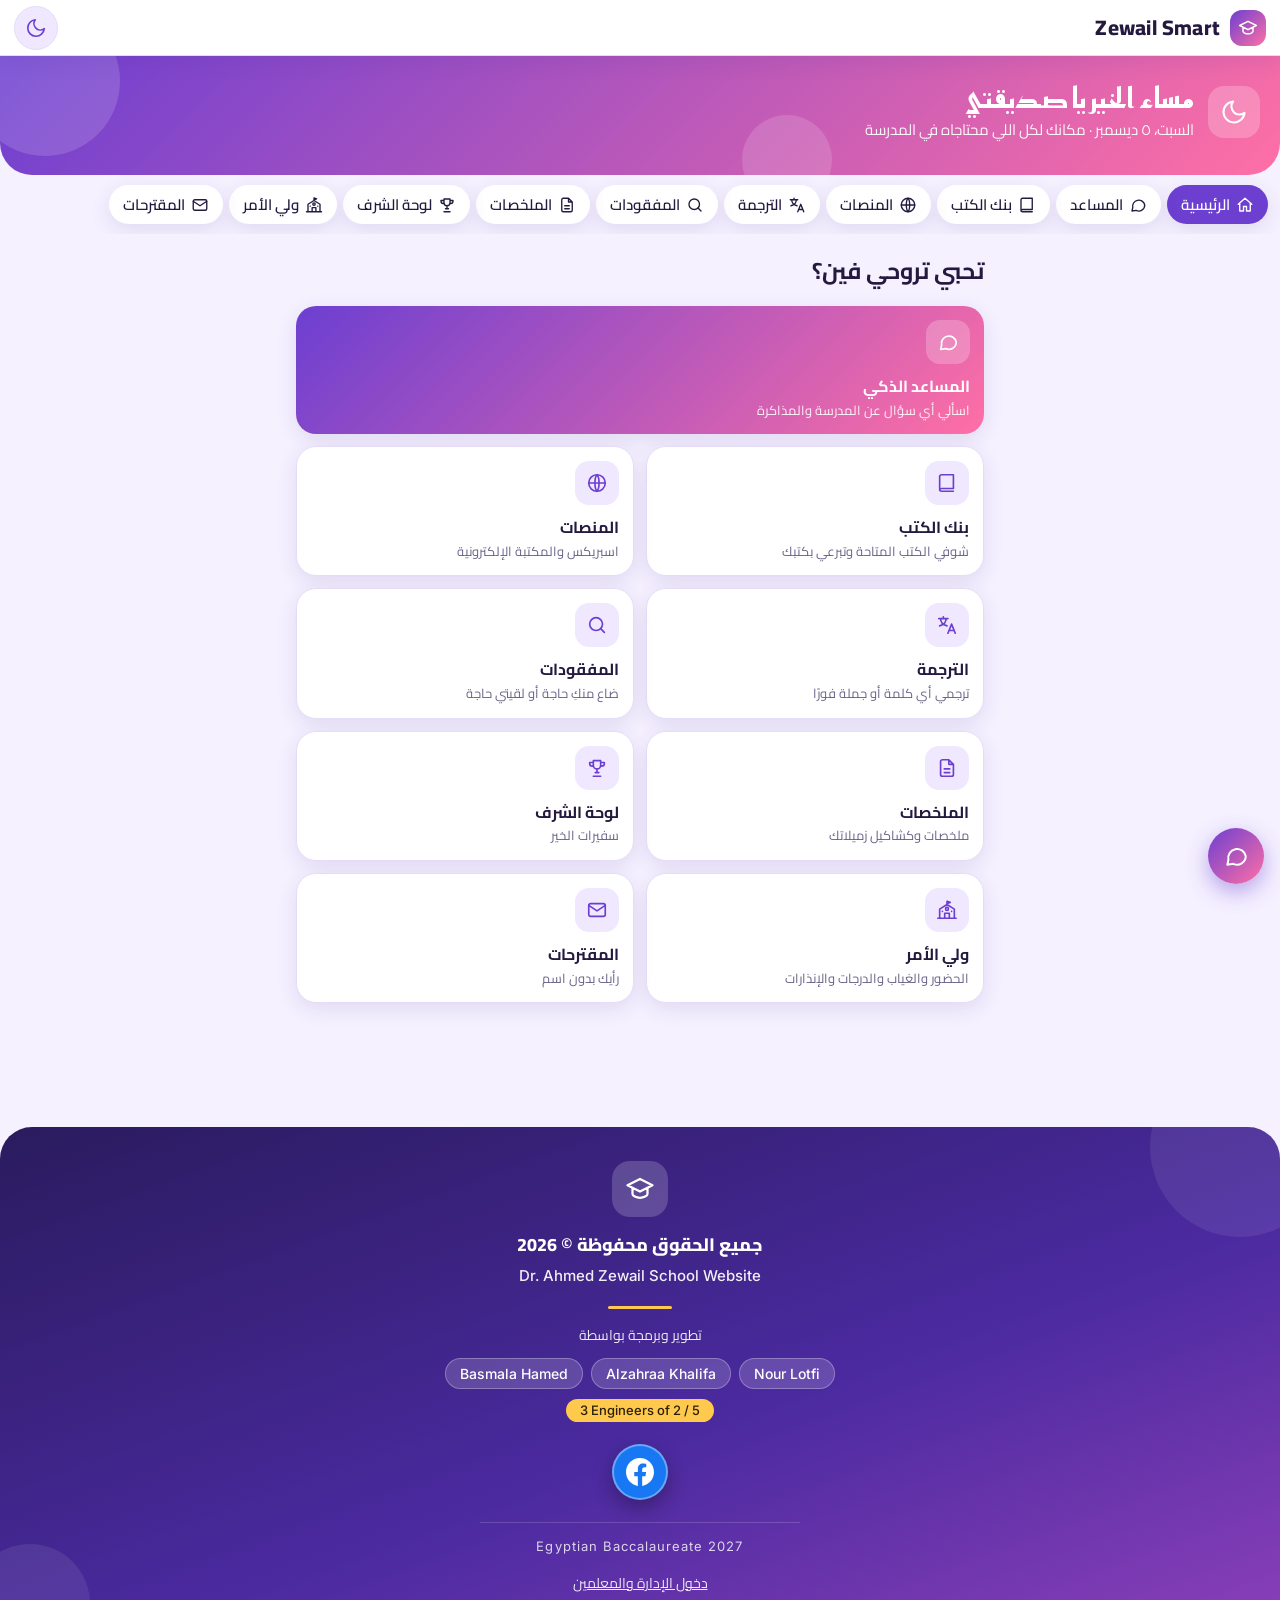
==== commit e9373332: "Rename index-24.html to index.html" ====
--- a/index.html
+++ b/index.html
@@ -579,6 +579,6 @@
 window.HudurAdmin = { boot: boot };
 })();
 </script>
-<script src="script.js?v=3"></script>
+<script src="script.js?v=5"></script>
 </body>
 </html>
